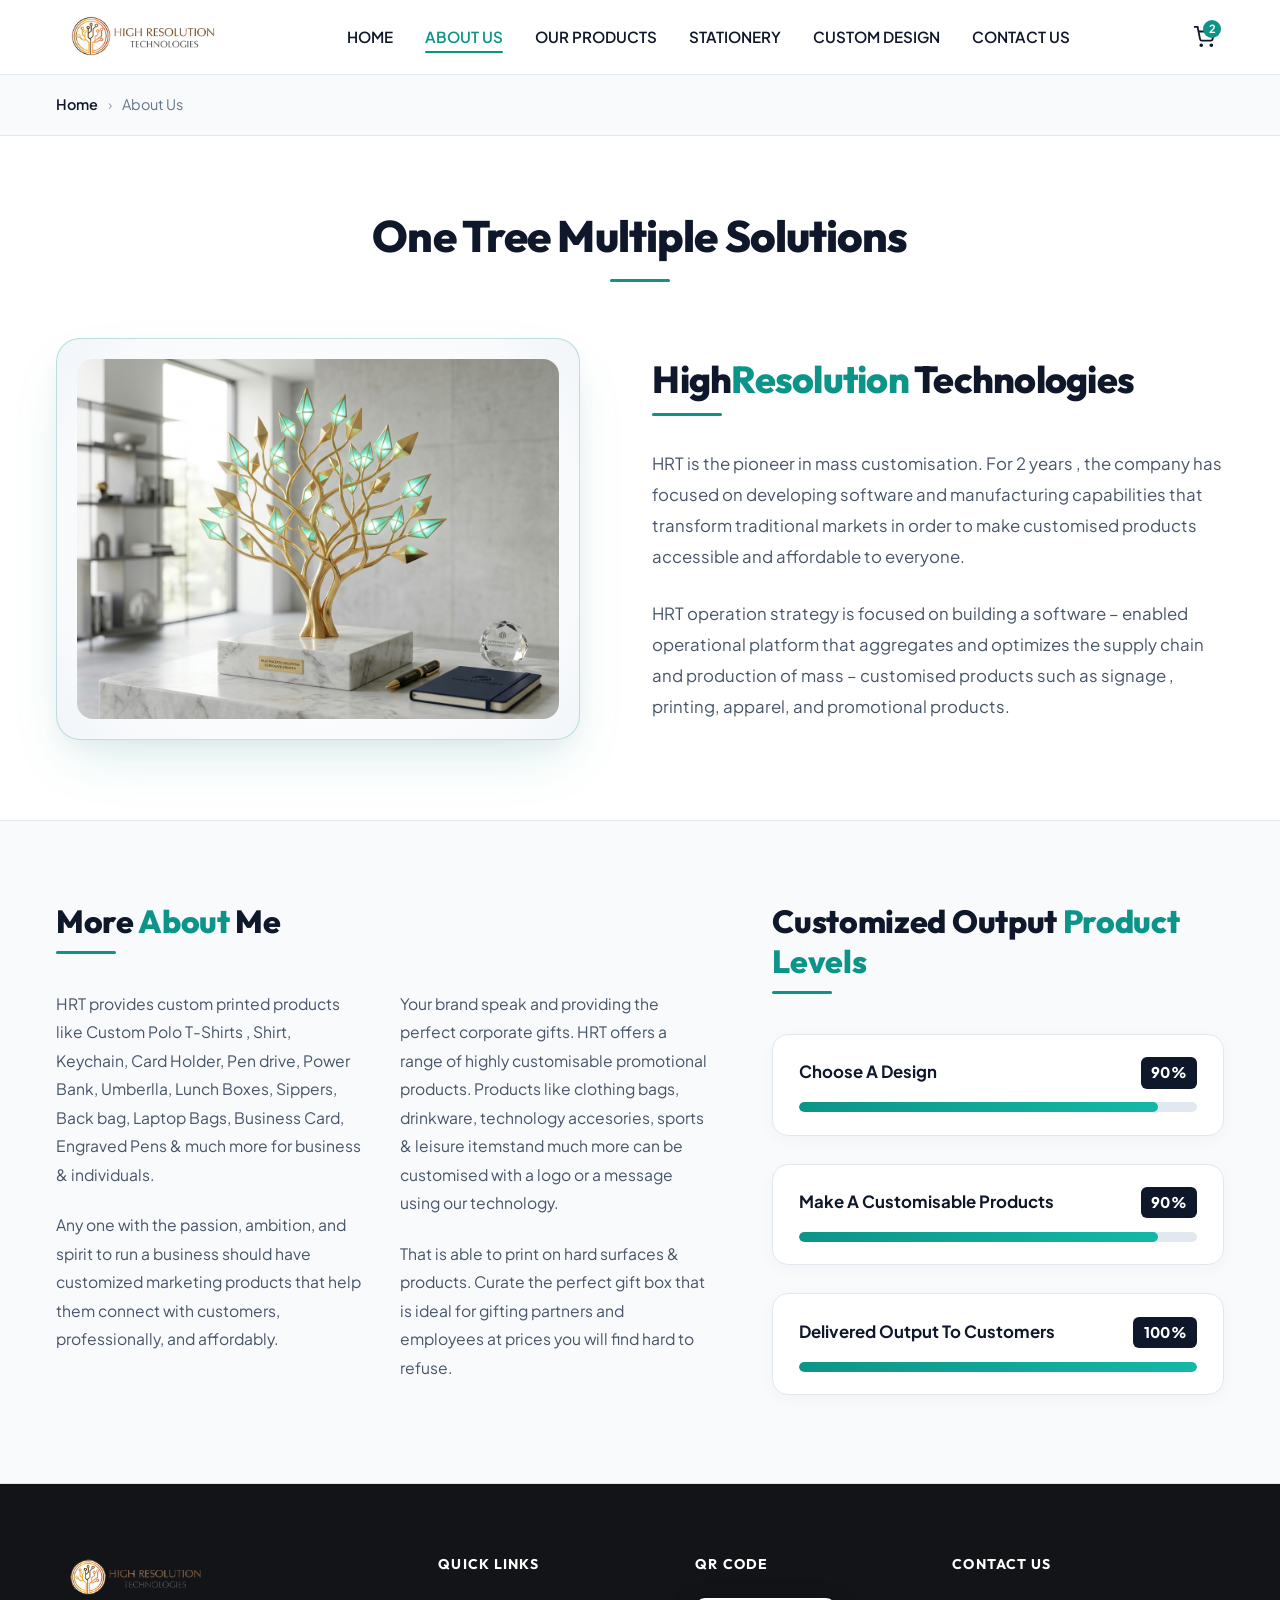
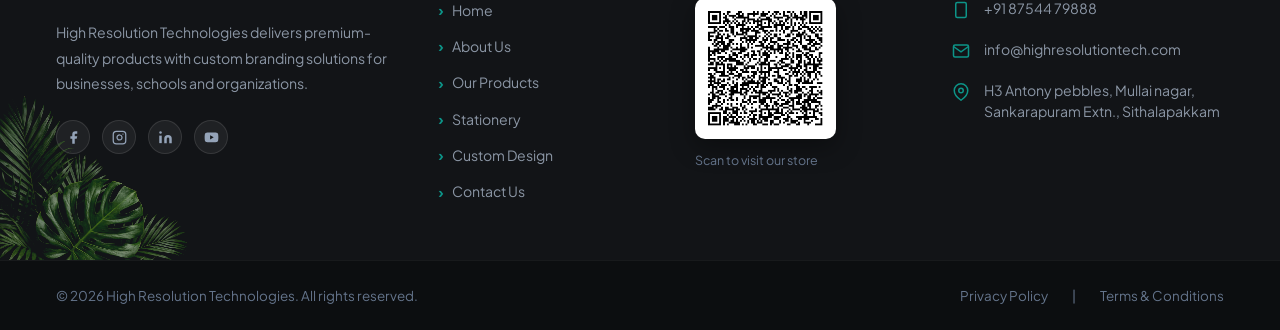
==== about.html @ 32743289 "first commit" ====
<!DOCTYPE html>
<html lang="en">
<head>
  <meta charset="UTF-8">
  <meta name="viewport" content="width=device-width, initial-scale=1.0">
  <title>About Us | High Resolution Technologies - One Tree Multiple Solutions</title>
  <meta name="description" content="HRT is the pioneer in mass customisation. Focused on developing software and manufacturing capabilities for customized products.">

  <!-- Core Stylesheets -->
  <link rel="stylesheet" href="css/style.css">
  <link rel="stylesheet" href="css/header.css">
  <link rel="stylesheet" href="css/footer.css">
  <link rel="stylesheet" href="css/about.css">
  <link rel="stylesheet" href="css/responsive.css">
</head>
<body>

  <!-- Site Header -->
  <header class="site-header">
    <div class="container">
      <div class="header-wrapper">
        <a href="index.html" class="brand-logo" title="High Resolution Technologies">
          <img src="images/logo/logo.png" alt="High Resolution Technologies" class="logo-img">
        </a>

        <nav class="nav-menu" id="navMenu">
          <a href="index.html" class="nav-link">Home</a>
          <a href="about.html" class="nav-link active">About Us</a>
          <a href="shop.html" class="nav-link">Our Products</a>
          <a href="stationery.html" class="nav-link">Stationery</a>
          <a href="custom-design.html" class="nav-link">Custom Design</a>
          <a href="contact.html" class="nav-link">Contact Us</a>
        </nav>

        <div class="header-icons">
          <a href="cart.html" class="icon-btn header-cart-btn" title="View Cart" aria-label="Shopping Cart">
            <svg width="22" height="22" viewBox="0 0 24 24" fill="none" stroke="currentColor" stroke-width="2">
              <circle cx="9" cy="21" r="1"></circle>
              <circle cx="20" cy="21" r="1"></circle>
              <path d="M1 1h4l2.68 13.39a2 2 0 0 0 2 1.61h9.72a2 2 0 0 0 2-1.61L23 6H6"></path>
            </svg>
            <span class="icon-badge" id="headerCartBadge">2</span>
          </a>
          <button class="mobile-toggle" id="mobileMenuBtn" aria-label="Toggle navigation menu">
            <svg width="24" height="24" viewBox="0 0 24 24" fill="none" stroke="currentColor" stroke-width="2">
              <line x1="3" y1="12" x2="21" y2="12"></line>
              <line x1="3" y1="6" x2="21" y2="6"></line>
              <line x1="3" y1="18" x2="21" y2="18"></line>
            </svg>
          </button>
        </div>
      </div>
    </div>
  </header>

  <!-- Breadcrumbs -->
  <div class="about-breadcrumb-bar">
    <div class="container">
      <div class="about-breadcrumb-inner">
        <a href="index.html">Home</a>
        <span class="sep">&#8250;</span>
        <span>About Us</span>
      </div>
    </div>
  </div>

  <!-- SECTION 1: ONE TREE MULTIPLE SOLUTIONS & HIGH RESOLUTION TECHNOLOGIES -->
  <section class="about-tree-section">
    <div class="container">
      
      <!-- Headline from Screenshot -->
      <h1 class="about-main-headline">One Tree Multiple Solutions</h1>

      <div class="about-tree-grid">
        <!-- Tree Artwork (Golden Tree Solutions) -->
        <div class="about-tree-frame">
          <img src="images/banners/about-one-tree.jpg" alt="One Tree Multiple Solutions - High Resolution Technologies">
        </div>

        <!-- High Resolution Technologies (Exact Text from Screenshot) -->
        <div class="about-story-col">
          <h2 class="about-story-title">High<span class="highlight-teal">Resolution</span> Technologies</h2>
          <div class="about-title-underline"></div>

          <p class="about-story-p">
            HRT is the pioneer in mass customisation. For 2 years , the company has focused on developing software and manufacturing capabilities that transform traditional markets in order to make customised products accessible and affordable to everyone.
          </p>

          <p class="about-story-p">
            HRT operation strategy is focused on building a software &ndash; enabled operational platform that aggregates and optimizes the supply chain and production of mass &ndash; customised products such as signage , printing, apparel, and promotional products.
          </p>
        </div>
      </div>

    </div>
  </section>

  <!-- SECTION 2: MORE ABOUT ME & CUSTOMIZED OUTPUT PRODUCT LEVELS -->
  <section class="about-details-section">
    <div class="container">
      <div class="about-details-grid">
        
        <!-- Left: More About Me (Exact Text Columns from Screenshot) -->
        <div class="more-about-wrap">
          <h2>More <span class="highlight-teal">About</span> Me</h2>
          <div class="more-about-underline"></div>

          <div class="more-about-columns">
            <div class="more-about-col">
              <p>
                HRT provides custom printed products like Custom Polo T-Shirts , Shirt, Keychain, Card Holder, Pen drive, Power Bank, Umberlla, Lunch Boxes, Sippers, Back bag, Laptop Bags, Business Card, Engraved Pens &amp; much more for business &amp; individuals.
              </p>
              <p>
                Any one with the passion, ambition, and spirit to run a business should have customized marketing products that help them connect with customers, professionally, and affordably.
              </p>
            </div>

            <div class="more-about-col">
              <p>
                Your brand speak and providing the perfect corporate gifts. HRT offers a range of highly customisable promotional products. Products like clothing bags, drinkware, technology accesories, sports &amp; leisure itemstand much more can be customised with a logo or a message using our technology.
              </p>
              <p>
                That is able to print on hard surfaces &amp; products. Curate the perfect gift box that is ideal for gifting partners and employees at prices you will find hard to refuse.
              </p>
            </div>
          </div>
        </div>

        <!-- Right: Customized Output Product Levels (Exact Meters from Screenshot) -->
        <div class="levels-wrap">
          <h2>Customized Output <span class="highlight-teal">Product Levels</span></h2>
          <div class="levels-underline"></div>

          <div class="levels-meters-list">
            
            <!-- Meter 1: Choose A Design (90%) -->
            <div class="level-meter-card">
              <div class="level-meter-header">
                <span class="level-meter-name">Choose A Design</span>
                <span class="level-meter-score">90%</span>
              </div>
              <div class="level-meter-bar">
                <div class="level-meter-fill" style="width: 90%;"></div>
              </div>
            </div>

            <!-- Meter 2: Make A Customisable Products (90%) -->
            <div class="level-meter-card">
              <div class="level-meter-header">
                <span class="level-meter-name">Make A Customisable Products</span>
                <span class="level-meter-score">90%</span>
              </div>
              <div class="level-meter-bar">
                <div class="level-meter-fill" style="width: 90%;"></div>
              </div>
            </div>

            <!-- Meter 3: Delivered Output To Customers (100%) -->
            <div class="level-meter-card">
              <div class="level-meter-header">
                <span class="level-meter-name">Delivered Output To Customers</span>
                <span class="level-meter-score">100%</span>
              </div>
              <div class="level-meter-bar">
                <div class="level-meter-fill" style="width: 100%;"></div>
              </div>
            </div>

          </div>
        </div>

      </div>
    </div>
  </section>

  <!-- Site Footer -->
  <footer class="site-footer">
    <!-- Botanical Leaf Accent (Bottom-Left as in design) -->
    <div class="footer-leaf-accent" aria-hidden="true">
      <img src="images/footer-leaves.jpg" alt="Botanical leaf accent" class="footer-leaf-img" onerror="this.style.display='none'">
    </div>

    <div class="container footer-content-wrap">
      <div class="footer-grid">
        <!-- Col 1: Brand & About -->
        <div class="footer-col">
          <a href="index.html" class="footer-brand" title="High Resolution Technologies">
            <img src="images/logo/logo.png" alt="High Resolution Technologies" class="footer-brand-logo">
          </a>
          <p>
            High Resolution Technologies delivers premium-quality products with custom branding solutions for businesses, schools and organizations.
          </p>
          <!-- Social Media Links -->
          <div class="footer-social-links">
            <a href="#" class="footer-social-btn" aria-label="Facebook" title="Facebook">
              <svg width="15" height="15" viewBox="0 0 24 24" fill="currentColor">
                <path d="M18 2h-3a5 5 0 0 0-5 5v3H7v4h3v8h4v-8h3l1-4h-4V7a1 1 0 0 1 1-1h3z"/>
              </svg>
            </a>
            <a href="#" class="footer-social-btn" aria-label="Instagram" title="Instagram">
              <svg width="15" height="15" viewBox="0 0 24 24" fill="none" stroke="currentColor" stroke-width="2" stroke-linecap="round" stroke-linejoin="round">
                <rect x="2" y="2" width="20" height="20" rx="5" ry="5"/>
                <path d="M16 11.37A4 4 0 1 1 12.63 8 4 4 0 0 1 16 11.37z"/>
                <line x1="17.5" y1="6.5" x2="17.51" y2="6.5"/>
              </svg>
            </a>
            <a href="#" class="footer-social-btn" aria-label="LinkedIn" title="LinkedIn">
              <svg width="15" height="15" viewBox="0 0 24 24" fill="currentColor">
                <path d="M16 8a6 6 0 0 1 6 6v7h-4v-7a2 2 0 0 0-2-2 2 2 0 0 0-2 2v7h-4v-7a6 6 0 0 1 6-6z"/>
                <rect x="2" y="9" width="4" height="12"/>
                <circle cx="4" cy="4" r="2"/>
              </svg>
            </a>
            <a href="#" class="footer-social-btn" aria-label="YouTube" title="YouTube">
              <svg width="15" height="15" viewBox="0 0 24 24" fill="currentColor">
                <path d="M22.54 6.42a2.78 2.78 0 0 0-1.94-2C18.88 4 12 4 12 4s-6.88 0-8.6.46a2.78 2.78 0 0 0-1.94 2A29 29 0 0 0 1 11.75a29 29 0 0 0 .46 5.33A2.78 2.78 0 0 0 3.4 19c1.72.46 8.6.46 8.6.46s6.88 0 8.6-.46a2.78 2.78 0 0 0 1.94-2 29 29 0 0 0 .46-5.25 29 29 0 0 0-.46-5.33z"/>
                <polygon points="9.75 15.02 15.5 11.75 9.75 8.48 9.75 15.02" fill="#121417"/>
              </svg>
            </a>
          </div>
        </div>

        <!-- Col 2: Quick Links -->
        <div class="footer-col">
          <h4>Quick Links</h4>
          <ul class="footer-links">
            <li><a href="index.html"><span class="chevron">&#8250;</span> Home</a></li>
            <li><a href="about.html"><span class="chevron">&#8250;</span> About Us</a></li>
            <li><a href="shop.html"><span class="chevron">&#8250;</span> Our Products</a></li>
            <li><a href="stationery.html"><span class="chevron">&#8250;</span> Stationery</a></li>
            <li><a href="custom-design.html"><span class="chevron">&#8250;</span> Custom Design</a></li>
            <li><a href="contact.html"><span class="chevron">&#8250;</span> Contact Us</a></li>
          </ul>
        </div>

        <!-- Col 3: QR Code -->
        <div class="footer-col">
          <h4>QR Code</h4>
          <div class="footer-qr-container">
            <div class="footer-qr-wrap">
              <img src="images/icons/qr-code.png" alt="High Resolution Technologies QR Code" class="footer-qr-img" onerror="this.src='images/qr-code.png'">
            </div>
            <span class="footer-qr-subtext">Scan to visit our store</span>
          </div>
        </div>

        <!-- Col 4: Contact Us -->
        <div class="footer-col">
          <h4>Contact Us</h4>
          <div class="footer-contact-list">
            <div class="footer-contact-item">
              <svg class="footer-contact-icon" viewBox="0 0 24 24" fill="none" stroke="currentColor" stroke-width="2">
                <rect x="5" y="2" width="14" height="20" rx="2" ry="2"/>
                <line x1="12" y1="18" x2="12.01" y2="18"/>
              </svg>
              <span>+91 87544 79888</span>
            </div>
            <div class="footer-contact-item">
              <svg class="footer-contact-icon" viewBox="0 0 24 24" fill="none" stroke="currentColor" stroke-width="2">
                <path d="M4 4h16c1.1 0 2 .9 2 2v12c0 1.1-.9 2-2 2H4c-1.1 0-2-.9-2-2V6c0-1.1.9-2 2-2z"/>
                <polyline points="22,6 12,13 2,6"/>
              </svg>
              <a href="mailto:info@highresolutiontech.com">info@highresolutiontech.com</a>
            </div>
            <div class="footer-contact-item">
              <svg class="footer-contact-icon" viewBox="0 0 24 24" fill="none" stroke="currentColor" stroke-width="2">
                <path d="M21 10c0 7-9 13-9 13s-9-6-9-13a9 9 0 0 1 18 0z"/>
                <circle cx="12" cy="10" r="3"/>
              </svg>
              <span>H3 Antony pebbles, Mullai nagar,<br>Sankarapuram Extn., Sithalapakkam</span>
            </div>
          </div>
        </div>
      </div>
    </div>

    <!-- Bottom Copyright Bar -->
    <div class="footer-bottom">
      <div class="container footer-bottom-inner">
        <p>&copy; 2026 High Resolution Technologies. All rights reserved.</p>
        <div class="footer-legal-links">
          <a href="#">Privacy Policy</a>
          <span>|</span>
          <a href="#">Terms &amp; Conditions</a>
        </div>
      </div>
    </div>
  </footer>

  <!-- Main JavaScript Files -->
  <script src="js/main.js"></script>
</body>
</html>
---- css/style.css ----
/* ==========================================================================
   STYLE.CSS - MASTER BASE STYLESHEET
   Project: High Resolution Technologies - E-Commerce Storefront
   Converted from WordPress / WooCommerce to Modular Static HTML/CSS
   ========================================================================== */

/* --- 1. GOOGLE FONTS & DESIGN TOKENS --- */
@import url('https://fonts.googleapis.com/css2?family=Outfit:wght@400;500;600;700;800&family=Plus+Jakarta+Sans:wght@400;500;600;700&display=swap');

:root {
  /* Brand Palette - High Resolution Technologies */
  --primary: #0f172a;          /* Midnight Slate */
  --primary-hover: #1e293b;
  --accent: #0d9488;           /* HRT Radiant Teal */
  --accent-hover: #0f766e;
  --accent-light: #f0fdfa;
  --accent-glow: rgba(13, 148, 136, 0.25);
  --gold: #d97706;             /* HRT Logo Gold */
  --gold-light: #fef3c7;
  --secondary: #e11d48;        /* Vivid Rose / Hot Tag */
  --secondary-light: #fff1f2;
  --success: #10b981;          /* Emerald Green */

  /* Neutral Shades */
  --bg-body: #f8fafc;
  --bg-surface: #ffffff;
  --bg-subtle: #f1f5f9;
  --border: #e2e8f0;
  --border-dark: #334155;

  /* Typography Colors */
  --text-main: #0f172a;
  --text-muted: #64748b;
  --text-subtle: #94a3b8;
  --text-white: #ffffff;

  /* Typography Fonts */
  --font-heading: 'Outfit', sans-serif;
  --font-body: 'Plus Jakarta Sans', sans-serif;

  /* Spacing Scale */
  --space-xs: 0.25rem;
  --space-sm: 0.5rem;
  --space-md: 1rem;
  --space-lg: 1.5rem;
  --space-xl: 2rem;
  --space-2xl: 3rem;
  --space-3xl: 4.5rem;

  /* Border Radii */
  --radius-sm: 6px;
  --radius-md: 10px;
  --radius-lg: 16px;
  --radius-full: 9999px;

  /* Shadows */
  --shadow-sm: 0 1px 3px rgba(0, 0, 0, 0.08);
  --shadow-md: 0 4px 6px -1px rgba(0, 0, 0, 0.08), 0 2px 4px -2px rgba(0, 0, 0, 0.05);
  --shadow-lg: 0 10px 15px -3px rgba(0, 0, 0, 0.08), 0 4px 6px -4px rgba(0, 0, 0, 0.05);
  --shadow-hover: 0 20px 25px -5px rgba(0, 0, 0, 0.1), 0 8px 10px -6px rgba(0, 0, 0, 0.05);

  /* Layout */
  --container-width: 1200px;
  --transition: all 0.25s ease;
}

/* --- 2. CSS RESET & GLOBAL BASICS --- */
*, *::before, *::after {
  box-sizing: border-box;
  margin: 0;
  padding: 0;
}

html {
  scroll-behavior: smooth;
}

body {
  font-family: var(--font-body);
  font-size: 16px;
  line-height: 1.6;
  color: var(--text-main);
  background-color: var(--bg-body);
  -webkit-font-smoothing: antialiased;
}

img {
  max-width: 100%;
  height:335px;
  display: block;
}

a {
  color: inherit;
  text-decoration: none;
  transition: var(--transition);
}

ul, ol {
  list-style: none;
}

button, input, select, textarea {
  font-family: inherit;
  font-size: inherit;
}

h1, h2, h3, h4, h5, h6 {
  font-family: var(--font-heading);
  color: var(--primary);
  line-height: 1.25;
  font-weight: 700;
}

/* --- 3. LAYOUT CONTAINER & UTILITIES --- */
.container {
  width: 100%;
  max-width: var(--container-width);
  margin-inline: auto;
  padding-inline: var(--space-md);
}

.text-center { text-align: center; }
.text-right { text-align: right; }
.text-muted { color: var(--text-muted); }
.text-accent { color: var(--accent); }
.text-secondary { color: var(--secondary); }

.section {
  padding-block: var(--space-3xl);
}

.section-header {
  text-align: center;
  max-width: 600px;
  margin: 0 auto var(--space-2xl);
}

.section-tag {
  display: inline-block;
  font-size: 0.8rem;
  font-weight: 700;
  color: var(--accent);
  text-transform: uppercase;
  letter-spacing: 0.1em;
  margin-bottom: var(--space-xs);
}

.section-title {
  font-size: 2.25rem;
  font-weight: 800;
  margin-bottom: var(--space-sm);
}

.section-subtitle {
  color: var(--text-muted);
  font-size: 1rem;
}

/* --- 4. BUTTONS & BADGES --- */
.btn {
  display: inline-flex;
  align-items: center;
  justify-content: center;
  gap: var(--space-sm);
  padding: 0.75rem 1.75rem;
  font-weight: 600;
  font-size: 0.95rem;
  border-radius: var(--radius-sm);
  border: 1px solid transparent;
  cursor: pointer;
  transition: var(--transition);
  white-space: nowrap;
}

.btn-primary {
  background-color: var(--primary);
  color: var(--text-white);
}

.btn-primary:hover {
  background-color: var(--primary-hover);
  transform: translateY(-2px);
  box-shadow: var(--shadow-md);
}

.btn-accent {
  background-color: var(--accent);
  color: var(--text-white);
}

.btn-accent:hover {
  background-color: var(--accent-hover);
  transform: translateY(-2px);
  box-shadow: 0 4px 15px rgba(99, 102, 241, 0.4);
}

.btn-outline {
  background-color: transparent;
  color: var(--primary);
  border-color: var(--border-dark);
}

.btn-outline:hover {
  background-color: var(--primary);
  color: var(--text-white);
}

.btn-white {
  background-color: #ffffff;
  color: var(--primary);
}

.btn-white:hover {
  background-color: var(--bg-subtle);
  transform: translateY(-2px);
}

.btn-sm {
  padding: 0.5rem 1rem;
  font-size: 0.85rem;
}

.btn-block {
  width: 100%;
}

.badge {
  display: inline-block;
  padding: 3px 8px;
  font-size: 0.75rem;
  font-weight: 700;
  text-transform: uppercase;
  letter-spacing: 0.05em;
  border-radius: var(--radius-sm);
  line-height: 1;
}

.badge-sale {
  background-color: var(--secondary);
  color: #fff;
}

.badge-new {
  background-color: var(--accent);
  color: #fff;
}

.badge-trending {
  background-color: #f59e0b;
  color: #fff;
}

/* --- 5. HERO BANNER SECTION (Full Width Edge-to-Edge Banner) --- */
.hero-banner-section {
  width: 100%;
  padding: 0;
  margin: 0;
  position: relative;
  overflow: hidden;
  background-color: #0f172a;
}

.hero-banner-frame {
  position: relative;
  width: 100%;
  margin: 0;
  padding: 0;
  border-radius: 0;
  overflow: hidden;
  box-shadow: none;
  border: none;
  display: block;
}

.hero-banner-img {
  width: 100%;
  height: auto;
  max-height: 640px;
  min-height: 360px;
  object-fit: cover;
  object-position: center center;
  display: block;
}

/* --- 6. THREE VALUE PROPOSITION PILLARS --- */
.value-props-section {
  position: relative;
  padding: 5.5rem 0;
  background-image: linear-gradient(180deg, rgba(10, 17, 30, 0.78) 0%, rgba(15, 23, 42, 0.72) 50%, rgba(10, 17, 30, 0.8) 100%), url('../images/banners/value-props-bg.jpg');
  background-size: cover;
  background-position: center center;
  background-repeat: no-repeat;
  overflow: hidden;
  border-top: 1px solid rgba(226, 232, 240, 0.8);
  border-bottom: 1px solid rgba(13, 148, 136, 0.25);
}

.value-props-grid {
  display: grid;
  grid-template-columns: repeat(3, 1fr);
  gap: var(--space-xl);
  position: relative;
  z-index: 2;
}

.value-prop-card {
  background: rgba(255, 255, 255, 0.94);
  backdrop-filter: blur(16px);
  -webkit-backdrop-filter: blur(16px);
  border: 1px solid rgba(255, 255, 255, 0.75);
  border-radius: 22px;
  padding: 2.5rem 1.85rem;
  text-align: center;
  transition: all 0.35s cubic-bezier(0.16, 1, 0.3, 1);
  position: relative;
  overflow: hidden;
  box-shadow: 0 20px 45px -10px rgba(0, 0, 0, 0.28),
              0 8px 18px -4px rgba(15, 23, 42, 0.15),
              inset 0 1px 0 rgba(255, 255, 255, 1);
}

.value-prop-card::before {
  content: '';
  position: absolute;
  top: 0;
  left: 0;
  right: 0;
  height: 4px;
  background: linear-gradient(90deg, var(--accent) 0%, #2dd4bf 50%, var(--gold) 100%);
  opacity: 0;
  transition: opacity 0.35s ease;
}

.value-prop-card:hover {
  transform: translateY(-8px);
  background: #ffffff;
  box-shadow: 0 30px 65px -12px rgba(13, 148, 136, 0.35),
              0 12px 25px -4px rgba(0, 0, 0, 0.2);
  border-color: rgba(45, 212, 191, 0.6);
}

.value-prop-card:hover::before {
  opacity: 1;
}

.value-prop-icon-wrap {
  width: 72px;
  height: 72px;
  margin: 0 auto 1.5rem;
  border-radius: 50%;
  background: rgba(13, 148, 136, 0.1);
  border: 2px solid rgba(13, 148, 136, 0.25);
  display: flex;
  align-items: center;
  justify-content: center;
  color: var(--accent);
  transition: all 0.35s cubic-bezier(0.16, 1, 0.3, 1);
}

.value-prop-card:hover .value-prop-icon-wrap {
  background: linear-gradient(135deg, var(--accent) 0%, #0f766e 100%);
  color: #ffffff;
  transform: scale(1.1) rotate(4deg);
  box-shadow: 0 10px 25px rgba(13, 148, 136, 0.4);
  border-color: transparent;
}

.value-prop-title {
  font-size: 1.2rem;
  font-weight: 800;
  letter-spacing: 0.04em;
  text-transform: uppercase;
  color: #0f172a;
  margin-bottom: 0.85rem;
}

.value-prop-text {
  font-size: 0.94rem;
  color: #475569;
  line-height: 1.7;
}

/* --- 7. AUTO-SCROLLING LUXURY 3D COVERFLOW SHOWCASE (Wider Box, Leaner Height, Inside Buttons) --- */
.showcase-slider-section {
  padding: 2.5rem 0 2.75rem;
  background: linear-gradient(180deg, var(--bg-body) 0%, #f1f5f9 50%, var(--bg-body) 100%);
  position: relative;
  overflow: hidden;
}

.showcase-slider-section .container {
  max-width: 1420px;
  width: 95%;
  padding: 0 1rem;
}

.showcase-3d-stage-wrapper {
  position: relative;
  max-width: 1380px;
  width: 100%;
  margin: 0 auto;
  border-radius: 28px;
  background: radial-gradient(ellipse at 50% 15%, #ffffff 0%, #f8fafc 55%, #edf2f7 100%);
  border: 1px solid rgba(13, 148, 136, 0.25);
  box-shadow: 0 25px 65px -15px rgba(13, 148, 136, 0.16),
              0 10px 30px -5px rgba(15, 23, 42, 0.06),
              inset 0 1px 0 rgba(255, 255, 255, 1);
  padding: 1.75rem 2rem 1.5rem;
  transition: all 0.4s cubic-bezier(0.16, 1, 0.3, 1);
}

.showcase-3d-stage-wrapper::before {
  content: '';
  position: absolute;
  top: 0;
  left: 15%;
  right: 15%;
  height: 2px;
  background: linear-gradient(90deg, transparent, rgba(13, 148, 136, 0.85), rgba(217, 119, 6, 0.75), transparent);
  border-radius: 2px;
  pointer-events: none;
}

.showcase-3d-stage-wrapper:hover {
  border-color: rgba(13, 148, 136, 0.45);
  box-shadow: 0 35px 80px -20px rgba(13, 148, 136, 0.25),
              0 15px 35px -5px rgba(15, 23, 42, 0.1);
}

/* Ambient Backlight Glow */
.slider-ambient-glow {
  position: absolute;
  top: -20%;
  left: 15%;
  width: 70%;
  height: 90%;
  background: radial-gradient(circle, rgba(13, 148, 136, 0.18) 0%, rgba(217, 119, 6, 0.1) 50%, transparent 75%);
  filter: blur(50px);
  pointer-events: none;
  z-index: 0;
  animation: pulseGlow 6s ease-in-out infinite alternate;
}

@keyframes pulseGlow {
  0% { transform: scale(0.95); opacity: 0.6; }
  100% { transform: scale(1.05); opacity: 1; }
}

/* 3D Carousel Stage (Holds all 3 cards simultaneously in 3D perspective - Leaner Height) */
.showcase-3d-stage {
  position: relative;
  width: 100%;
  height: 290px;
  perspective: 1200px;
  perspective-origin: 50% 50%;
  transform-style: preserve-3d;
  display: flex;
  align-items: center;
  justify-content: center;
  z-index: 2;
}

/* 3D Showcase Card - Cinematic Wide Proportions */
.showcase-3d-card {
  position: absolute;
  top: 50%;
  left: 50%;
  width: 440px;
  height: 230px;
  margin-top: -115px;
  margin-left: -220px;
  border-radius: 20px;
  background: #ffffff;
  border: 1.5px solid rgba(226, 232, 240, 0.95);
  box-shadow: 0 10px 25px -5px rgba(15, 23, 42, 0.08);
  transition: transform 0.75s cubic-bezier(0.22, 1, 0.36, 1),
              opacity 0.75s cubic-bezier(0.22, 1, 0.36, 1),
              box-shadow 0.75s cubic-bezier(0.22, 1, 0.36, 1),
              border-color 0.75s ease,
              filter 0.75s ease;
  user-select: none;
  cursor: pointer;
  overflow: hidden;
}

/* Position 1: Center Active Card (Munadi Vanthu Perusha Theriyum - Front, Scaled Up, Prominent) */
.showcase-3d-card.pos-center {
  transform: translate3d(0, 0, 80px) scale(1.12);
  z-index: 10;
  opacity: 1;
  border-color: rgba(13, 148, 136, 0.6);
  box-shadow: 0 25px 60px -12px rgba(13, 148, 136, 0.32),
              0 12px 28px -5px rgba(15, 23, 42, 0.12),
              inset 0 1px 0 rgba(255, 255, 255, 1);
  filter: drop-shadow(0 15px 30px rgba(13, 148, 136, 0.18));
  cursor: default;
}

/* Position 2: Left Card (Visible on the left, slightly receded & smaller) */
.showcase-3d-card.pos-left {
  transform: translate3d(-340px, 0, -30px) scale(0.85) rotateY(12deg);
  z-index: 5;
  opacity: 0.75;
  border-color: rgba(226, 232, 240, 0.85);
  box-shadow: -15px 12px 30px -10px rgba(15, 23, 42, 0.12);
  filter: grayscale(8%);
}

.showcase-3d-card.pos-left:hover {
  opacity: 0.95;
  transform: translate3d(-340px, 0, -10px) scale(0.88) rotateY(9deg);
  border-color: rgba(13, 148, 136, 0.45);
}

/* Position 3: Right Card (Visible on the right, slightly receded & smaller) */
.showcase-3d-card.pos-right {
  transform: translate3d(340px, 0, -30px) scale(0.85) rotateY(-12deg);
  z-index: 5;
  opacity: 0.75;
  border-color: rgba(226, 232, 240, 0.85);
  box-shadow: 15px 12px 30px -10px rgba(15, 23, 42, 0.12);
  filter: grayscale(8%);
}

.showcase-3d-card.pos-right:hover {
  opacity: 0.95;
  transform: translate3d(340px, 0, -10px) scale(0.88) rotateY(-9deg);
  border-color: rgba(13, 148, 136, 0.45);
}

/* Card Internal Framing - Edge-to-Edge with Zero Dead Margins */
.card-inner-frame {
  width: 100%;
  height: 100%;
  display: flex;
  align-items: center;
  justify-content: center;
  padding: 0;
  position: relative;
  background: #ffffff;
  overflow: hidden;
}

.card-inner-frame img {
  width: 100%;
  height: 100%;
  object-fit: inherit;
  display: block;
  transition: transform 0.6s cubic-bezier(0.16, 1, 0.3, 1);
}

.showcase-3d-card.pos-center:hover .card-inner-frame img {
  transform: scale(1.04);
}

/* Top Glass Reflection */
.card-glow-reflection {
  position: absolute;
  top: 0;
  left: 0;
  right: 0;
  height: 45%;
  background: linear-gradient(180deg, rgba(255, 255, 255, 0.65) 0%, transparent 100%);
  pointer-events: none;
  border-radius: 20px 20px 0 0;
}

/* Glassmorphic Navigation Buttons - PLACED SAFELY INSIDE THE BOX */
.slider-nav-btn {
  position: absolute;
  top: 50%;
  transform: translateY(-50%);
  width: 48px;
  height: 48px;
  border-radius: 50%;
  background: rgba(255, 255, 255, 0.9);
  backdrop-filter: blur(14px);
  border: 1px solid rgba(13, 148, 136, 0.3);
  color: var(--primary);
  display: flex;
  align-items: center;
  justify-content: center;
  cursor: pointer;
  box-shadow: 0 8px 24px -4px rgba(15, 23, 42, 0.14), inset 0 1px 0 rgba(255, 255, 255, 1);
  transition: all 0.3s cubic-bezier(0.16, 1, 0.3, 1);
  z-index: 20;
}

.slider-nav-btn.prev-btn {
  left: 28px; /* INSIDE THE BOX */
}

.slider-nav-btn.next-btn {
  right: 28px; /* INSIDE THE BOX */
}

.slider-nav-btn:hover {
  background: linear-gradient(135deg, var(--accent) 0%, #0f766e 100%);
  color: #ffffff;
  transform: translateY(-50%) scale(1.1);
  box-shadow: 0 12px 28px rgba(13, 148, 136, 0.45);
  border-color: #2dd4bf;
}

/* Centered Progress Fill Bar */
.slider-progress-bar {
  height: 3px;
  width: 100%;
  max-width: 400px;
  margin: 1.25rem auto 0;
  background: rgba(226, 232, 240, 0.85);
  border-radius: var(--radius-full);
  overflow: hidden;
  position: relative;
  z-index: 1;
}

.slider-progress-fill {
  height: 100%;
  width: 0%;
  background: linear-gradient(90deg, var(--accent) 0%, #2dd4bf 70%, var(--gold) 100%);
  border-radius: var(--radius-full);
  transition: width 0.1s linear;
}

/* Modern Centered Dots */
.slider-dots {
  display: flex;
  align-items: center;
  justify-content: center;
  gap: 10px;
  margin-top: 0.85rem;
  position: relative;
  z-index: 1;
}

.slider-dot {
  width: 12px;
  height: 12px;
  border-radius: var(--radius-full);
  background: #cbd5e1;
  border: none;
  cursor: pointer;
  transition: all 0.35s cubic-bezier(0.16, 1, 0.3, 1);
}

.slider-dot:hover {
  background: #94a3b8;
  transform: scale(1.15);
}

.slider-dot.active {
  width: 32px;
  background: linear-gradient(90deg, var(--accent), #2dd4bf);
  box-shadow: 0 0 12px rgba(13, 148, 136, 0.5);
}

/* --- 8. OUR PRINTABLE PRODUCTS SECTION --- */
.printable-section {
  padding: 5rem 0;
  background-color: var(--bg-surface);
  border-top: 1px solid var(--border);
  border-bottom: 1px solid var(--border);
}

.printable-grid {
  display: grid;
  grid-template-columns: repeat(3, 1fr);
  gap: var(--space-xl);
}

.printable-card {
  background: var(--bg-surface);
  border: 1px solid var(--border);
  border-radius: var(--radius-lg);
  overflow: hidden;
  transition: all 0.35s cubic-bezier(0.16, 1, 0.3, 1);
  display: flex;
  flex-direction: column;
  position: relative;
  box-shadow: 0 2px 8px rgba(0, 0, 0, 0.04);
}

.printable-card::before {
  content: '';
  position: absolute;
  top: 0;
  left: 0;
  right: 0;
  height: 3px;
  background: linear-gradient(90deg, var(--accent) 0%, #2dd4bf 50%, var(--gold) 100%);
  opacity: 0;
  transition: opacity 0.35s ease;
  z-index: 4;
}

.printable-card:hover {
  transform: translateY(-8px);
  box-shadow: 0 20px 35px -8px rgba(13, 148, 136, 0.18), 0 8px 16px -4px rgba(15, 23, 42, 0.06);
  border-color: rgba(13, 148, 136, 0.4);
}

.printable-card:hover::before {
  opacity: 1;
}

.printable-thumb {
  position: relative;
  background: #ffffff;
  padding: 0;
  text-align: center;
  overflow: hidden;
  aspect-ratio: 1 / 1;
  width: 100%;
  display: flex;
  align-items: center;
  justify-content: center;
  border-bottom: 1px solid var(--border);
}

.printable-thumb a {
  display: flex;
  align-items: center;
  justify-content: center;
  width: 100%;
  height: 100%;
}

.printable-thumb img {
  width: 100%;
  height: 100%;
  object-fit: contain; /* 100% full image visible, ZERO CROPPING! */
  display: block;
  transition: transform 0.45s cubic-bezier(0.16, 1, 0.3, 1);
}

/* Light shimmer reflection effect on card hover */
.printable-thumb::after {
  content: '';
  position: absolute;
  top: 0;
  left: -120%;
  width: 60%;
  height: 100%;
  background: linear-gradient(90deg, transparent, rgba(255, 255, 255, 0.45), transparent);
  transform: skewX(-25deg);
  transition: left 0.75s ease;
  pointer-events: none;
  z-index: 2;
}

.printable-card:hover .printable-thumb::after {
  left: 150%;
}

.printable-card:hover .printable-thumb img {
  transform: scale(1.05);
}

/* --- PRINTABLE PRODUCT ACTION BUTTON (Ultra-Attractive Premium Name Button) --- */
.printable-btn-wrap {
  padding: 1.25rem 1.4rem 1.5rem;
  background: #ffffff;
  display: flex;
  align-items: center;
  justify-content: center;
  border-top: 1px solid rgba(241, 245, 249, 0.9);
}

.printable-action-btn {
  width: 100%;
  display: flex;
  align-items: center;
  justify-content: space-between;
  padding: 0.95rem 1.4rem;
  border-radius: 14px;
  background: linear-gradient(135deg, #0d9488 0%, #0f766e 100%);
  color: #ffffff;
  font-size: 1.05rem;
  font-weight: 700;
  letter-spacing: 0.02em;
  border: 1px solid rgba(45, 212, 191, 0.35);
  box-shadow: 0 6px 18px -3px rgba(13, 148, 136, 0.28),
              inset 0 1px 0 rgba(255, 255, 255, 0.25);
  transition: all 0.35s cubic-bezier(0.16, 1, 0.3, 1);
  position: relative;
  overflow: hidden;
  text-decoration: none;
}

.printable-action-btn:hover,
.printable-card:hover .printable-action-btn {
  background: linear-gradient(135deg, #0f766e 0%, #0d9488 100%);
  border-color: #2dd4bf;
  box-shadow: 0 12px 28px -4px rgba(13, 148, 136, 0.5),
              0 0 0 2px rgba(45, 212, 191, 0.35);
  transform: translateY(-2px);
}

.action-btn-text {
  font-size: 1.05rem;
  font-weight: 700;
  color: #ffffff;
  letter-spacing: 0.02em;
  transition: transform 0.3s ease, letter-spacing 0.3s ease;
}

.printable-card:hover .action-btn-text {
  transform: translateX(2px);
  letter-spacing: 0.04em;
}

.action-btn-arrow {
  width: 32px;
  height: 32px;
  border-radius: 50%;
  background: rgba(255, 255, 255, 0.18);
  color: #ffffff;
  display: flex;
  align-items: center;
  justify-content: center;
  transition: all 0.35s cubic-bezier(0.16, 1, 0.3, 1);
  flex-shrink: 0;
}

.printable-card:hover .action-btn-arrow {
  background: #ffffff;
  color: var(--accent);
  transform: translateX(4px) scale(1.05);
  box-shadow: 0 4px 10px rgba(0, 0, 0, 0.15);
}

/* Diagonal Light Sweep over the button */
.printable-action-btn::after {
  content: '';
  position: absolute;
  top: 0;
  left: -120%;
  width: 60%;
  height: 100%;
  background: linear-gradient(90deg, transparent, rgba(255, 255, 255, 0.35), transparent);
  transform: skewX(-20deg);
  transition: left 0.65s ease;
  pointer-events: none;
}

.printable-card:hover .printable-action-btn::after {
  left: 150%;
}

/* --- 9. EXPLORE. DESIGN. CREATE. PROCESS SECTION --- */
.process-section {
  padding: 5rem 0;
  background-color: var(--bg-body);
  position: relative;
  text-align: center;
}

.process-header {
  max-width: 700px;
  margin: 0 auto 3.5rem;
}

.process-title {
  font-size: 2.75rem;
  font-weight: 800;
  color: var(--primary);
  letter-spacing: -0.02em;
  margin-bottom: 0.75rem;
}

.process-title .highlight-teal {
  color: var(--accent);
  position: relative;
}

.process-subtitle {
  font-size: 1.15rem;
  color: var(--text-muted);
  font-style: italic;
  font-family: Georgia, serif;
}

.process-divider {
  width: 80px;
  height: 3px;
  background: var(--accent);
  margin: 1.25rem auto 0;
  border-radius: var(--radius-full);
}

.workflow-grid {
  display: grid;
  grid-template-columns: repeat(3, 1fr);
  gap: var(--space-xl);
  margin-bottom: 3rem;
  text-align: left;
}

.workflow-card {
  background: var(--bg-surface);
  border: 1px solid var(--border);
  border-radius: var(--radius-lg);
  padding: 2.25rem 2rem;
  position: relative;
  box-shadow: var(--shadow-sm);
  transition: transform 0.3s ease, border-color 0.3s ease;
}

.workflow-card:hover {
  transform: translateY(-5px);
  border-color: rgba(13, 148, 136, 0.4);
}

.workflow-step-num {
  font-size: 2rem;
  font-weight: 800;
  color: var(--accent);
  opacity: 0.85;
  margin-bottom: 1rem;
  font-family: var(--font-heading);
}

.workflow-card h3 {
  font-size: 1.2rem;
  font-weight: 700;
  color: var(--primary);
  margin-bottom: 0.6rem;
}

.workflow-card p {
  font-size: 0.9rem;
  color: var(--text-muted);
  line-height: 1.6;
}

.process-actions {
  display: flex;
  justify-content: center;
  gap: var(--space-md);
}

/* --- 10. TEAL CLIENT CALLOUT RIBBON --- */
.teal-client-bar {
  background: linear-gradient(90deg, #0d9488 0%, #0f766e 50%, #06b6d4 100%);
  color: #ffffff;
  padding: 1.75rem 0;
  box-shadow: 0 10px 25px -5px rgba(13, 148, 136, 0.4);
}

.teal-client-inner {
  display: flex;
  align-items: center;
  justify-content: space-between;
  gap: var(--space-xl);
}

.teal-client-text {
  font-size: 1.25rem;
  font-weight: 700;
  letter-spacing: -0.01em;
  color: #ffffff;
}

.teal-client-btn {
  background-color: transparent;
  color: #ffffff;
  border: 2px solid #ffffff;
  padding: 0.75rem 2rem;
  border-radius: var(--radius-sm);
  font-weight: 800;
  font-size: 0.95rem;
  letter-spacing: 0.05em;
  text-transform: uppercase;
  display: inline-flex;
  align-items: center;
  gap: 8px;
  transition: all 0.25s ease;
  white-space: nowrap;
}

.teal-client-btn:hover {
  background-color: #ffffff;
  color: var(--accent-hover);
  transform: translateY(-2px);
  box-shadow: 0 4px 15px rgba(0, 0, 0, 0.2);
}

/* --- 7. MODULAR IMPORTS --- */
@import url('./header.css');
@import url('./footer.css');
@import url('./shop.css');
@import url('./product-details.css');
@import url('./cart.css');
@import url('./responsive.css');
---- css/header.css ----
/* ==========================================================================
   HEADER.CSS - SITE HEADER & NAVIGATION STYLES
   Project: High Resolution Technologies - E-Commerce Storefront
   ========================================================================== */

/* --- Top Announcement Bar --- */
.announcement-bar {
  background-color: var(--primary);
  color: var(--text-white);
  font-size: 0.8rem;
  font-weight: 500;
  text-align: center;
  padding: 0.45rem var(--space-md);
  letter-spacing: 0.02em;
}

.announcement-bar strong {
  color: #fbbf24;
}

/* --- Sticky Navigation Bar --- */
site-header {
  display: block;
}

.site-header {
  position: sticky;
  top: 0;
  z-index: 100;
  background-color: rgba(255, 255, 255, 0.96);
  backdrop-filter: blur(10px);
  border-bottom: 1px solid var(--border);
}

.header-wrapper {
  display: flex;
  align-items: center;
  justify-content: space-between;
  height: 74px;
}

/* Brand Logo */
.brand-logo {
  display: inline-flex;
  align-items: center;
  gap: 8px;
  text-decoration: none;
}

.logo-img {
  height: 48px;
  width: auto;
  max-width: 220px;
  object-fit: contain;
  display: block;
}

/* Navigation Links */
.nav-menu {
  display: flex;
  align-items: center;
  gap: var(--space-xl);
}

.nav-link {
  font-weight: 600;
  font-size: 0.95rem;
  text-transform: uppercase;
  color: var(--text-main);
  position: relative;
  padding-block: var(--space-xs);
  transition: var(--transition);
}

.nav-link:hover,
.nav-link.active {
  color: var(--accent);
}

.nav-link.active::after {
  content: '';
  position: absolute;
  bottom: 0;
  left: 0;
  width: 100%;
  height: 2px;
  background-color: var(--accent);
  border-radius: var(--radius-full);
}

/* Header Icons (Cart, Wishlist) */
.header-icons {
  display: flex;
  align-items: center;
  gap: var(--space-md);
}

.icon-btn {
  position: relative;
  width: 40px;
  height: 40px;
  border-radius: var(--radius-full);
  display: flex;
  align-items: center;
  justify-content: center;
  background: transparent;
  border: none;
  cursor: pointer;
  color: var(--primary);
  transition: var(--transition);
}

.icon-btn:hover {
  background-color: var(--bg-subtle);
  color: var(--accent);
}

.icon-badge {
  position: absolute;
  top: 3px;
  right: 3px;
  background-color: var(--accent);
  color: #fff;
  font-size: 0.7rem;
  font-weight: 700;
  width: 18px;
  height: 18px;
  border-radius: var(--radius-full);
  display: flex;
  align-items: center;
  justify-content: center;
}

/* Mobile Hamburger Toggle */
.mobile-toggle {
  display: none;
  background: none;
  border: none;
  cursor: pointer;
  color: var(--primary);
}
---- css/footer.css ----
/* ==========================================================================
   FOOTER.CSS - HIGH RESOLUTION TECHNOLOGIES FOOTER STYLES
   Project: High Resolution Technologies - E-Commerce Storefront
   ========================================================================== */
site-footer {
  display: block;
  position: relative;
}

.site-footer {
  position: relative;
  background-color: #121417;
  color: #94a3b8;
  padding-top: 4.5rem;
  padding-bottom: 0;
  font-size: 0.9rem;
  overflow: hidden;
}

/* Botanical Leaf Accent on Bottom Left (As seen in Reference Design) */
.footer-leaf-accent {
  position: absolute;
  bottom: 0;
  left: 0;
  width: 260px;
  height: 260px;
  pointer-events: none;
  z-index: 1;
  opacity: 0.75;
  mix-blend-mode: lighten;
  filter: contrast(1.15) brightness(0.9);
}

.footer-leaf-img {
  width: 100%;
  height: 100%;
  object-fit: cover;
  object-position: bottom left;
  display: block;
}

.footer-content-wrap {
  position: relative;
  z-index: 2;
}

.footer-grid {
  display: grid;
  grid-template-columns: 1.6fr 1fr 1fr 1.3fr;
  gap: 3rem;
  margin-bottom: 3.5rem;
  align-items: flex-start;
}

/* Col 1: Brand & About */
.footer-brand {
  display: flex;
  align-items: center;
  gap: 10px;
  text-decoration: none;
  margin-bottom: 1.25rem;
}

.footer-brand-logo {
  height: 44px;
  width: auto;
  object-fit: contain;
}

.footer-brand-text {
  font-size: 1.05rem;
  font-weight: 800;
  letter-spacing: 0.04em;
  color: #ffffff;
  line-height: 1.2;
}

.footer-col h4 {
  color: #ffffff;
  font-size: 0.88rem;
  font-weight: 700;
  text-transform: uppercase;
  letter-spacing: 0.08em;
  margin-bottom: 1.5rem;
}

.footer-col p {
  color: #8b96a5;
  font-size: 0.88rem;
  line-height: 1.8;
  margin-bottom: 1.5rem;
}

/* Social Media Links */
.footer-social-links {
  display: flex;
  align-items: center;
  gap: 12px;
}

.footer-social-btn {
  width: 34px;
  height: 34px;
  border-radius: 50%;
  background: rgba(255, 255, 255, 0.06);
  border: 1px solid rgba(255, 255, 255, 0.1);
  display: inline-flex;
  align-items: center;
  justify-content: center;
  color: #94a3b8;
  transition: all 0.25s ease;
  text-decoration: none;
}

.footer-social-btn:hover {
  background: var(--accent);
  color: #ffffff;
  border-color: var(--accent);
  transform: translateY(-2px);
}

/* Quicklinks list */
.footer-links {
  display: flex;
  flex-direction: column;
  gap: 0.75rem;
}

.footer-links li a {
  color: #8b96a5;
  font-size: 0.88rem;
  display: flex;
  align-items: center;
  gap: 0.5rem;
  transition: var(--transition);
}

.footer-links li a:hover {
  color: #ffffff;
  padding-left: 5px;
}

.footer-links .chevron {
  font-weight: bold;
  color: #0d9488;
  font-size: 0.95rem;
}

/* QR Code */
.footer-qr-container {
  display: flex;
  flex-direction: column;
  align-items: flex-start;
  gap: 8px;
}

.footer-qr-wrap {
  display: inline-block;
  background: #ffffff;
  padding: 8px;
  border-radius: 10px;
  box-shadow: 0 8px 24px rgba(0, 0, 0, 0.35);
}

.footer-qr-img {
  width: 125px;
  height: 125px;
  display: block;
  object-fit: contain;
}

.footer-qr-subtext {
  font-size: 0.78rem;
  color: #64748b;
  margin-top: 4px;
}

/* Address & Contact */
.footer-contact-list {
  display: flex;
  flex-direction: column;
  gap: 1.25rem;
}

.footer-contact-item {
  display: flex;
  align-items: flex-start;
  gap: 0.85rem;
  color: #8b96a5;
  font-size: 0.88rem;
  line-height: 1.5;
}

.footer-contact-item a {
  color: inherit;
  transition: color 0.2s ease;
}

.footer-contact-item a:hover {
  color: #ffffff;
}

.footer-contact-icon {
  flex-shrink: 0;
  color: #0d9488;
  margin-top: 3px;
  width: 18px;
  height: 18px;
}

/* Bottom Copyright Bar */
.footer-bottom {
  background-color: #0c0e10;
  padding: 1.5rem 0;
  border-top: 1px solid rgba(255, 255, 255, 0.05);
  font-size: 0.84rem;
  color: #64748b;
  position: relative;
  z-index: 2;
}

.footer-bottom-inner {
  display: flex;
  justify-content: space-between;
  align-items: center;
  flex-wrap: wrap;
  gap: 1rem;
}

.footer-legal-links {
  display: flex;
  align-items: center;
  gap: 1.5rem;
}

.footer-legal-links a {
  color: #64748b;
  text-decoration: none;
  transition: color 0.2s ease;
}

.footer-legal-links a:hover {
  color: #94a3b8;
}

@media (max-width: 991px) {
  .footer-grid {
    grid-template-columns: repeat(2, 1fr);
    gap: 2.5rem;
  }
}

@media (max-width: 640px) {
  .footer-grid {
    grid-template-columns: 1fr;
    gap: 2rem;
  }
  .footer-leaf-accent {
    width: 180px;
    height: 180px;
    opacity: 0.5;
  }
  .footer-bottom-inner {
    flex-direction: column;
    text-align: center;
  }
}
---- css/about.css ----
/* ==========================================================================
   ABOUT.CSS - HIGH RESOLUTION TECHNOLOGIES (STRICT AUTHENTIC CONTENT ONLY)
   Modern, Luxury, High-End Presentation of Original Archived Page
   ========================================================================== */

/* --- 1. BREADCRUMBS --- */
.about-breadcrumb-bar {
  background: #f8fafc;
  border-bottom: 1px solid var(--border);
  padding: 1.15rem 0;
  font-size: 0.9rem;
}

.about-breadcrumb-inner {
  display: flex;
  align-items: center;
  gap: 10px;
  color: var(--text-muted);
}

.about-breadcrumb-inner a {
  color: var(--primary);
  font-weight: 600;
  transition: color 0.2s ease;
}

.about-breadcrumb-inner a:hover {
  color: var(--accent);
}

.about-breadcrumb-inner span.sep {
  color: #94a3b8;
}

/* --- 2. TOP SECTION: ONE TREE MULTIPLE SOLUTIONS & HIGH RESOLUTION TECHNOLOGIES --- */
.about-tree-section {
  padding: 4.5rem 0 5rem;
  background: #ffffff;
}

.about-main-headline {
  text-align: center;
  font-size: 2.75rem;
  font-weight: 800;
  color: var(--primary);
  letter-spacing: -0.02em;
  margin-bottom: 3.5rem;
  position: relative;
}

.about-main-headline::after {
  content: '';
  display: block;
  width: 60px;
  height: 3px;
  background: var(--accent);
  margin: 1rem auto 0;
  border-radius: 2px;
}

.about-tree-grid {
  display: grid;
  grid-template-columns: 0.95fr 1.05fr;
  align-items: center;
  gap: 4rem;
}

/* Left: Golden Tree Visual Frame */
.about-tree-frame {
  position: relative;
  background: radial-gradient(circle at 50% 50%, #ffffff 0%, #f8fafc 80%, #f1f5f9 100%);
  border: 1px solid rgba(13, 148, 136, 0.25);
  border-radius: 24px;
  padding: 1.25rem;
  box-shadow: 0 25px 60px -15px rgba(13, 148, 136, 0.16),
              0 10px 25px -5px rgba(15, 23, 42, 0.05);
  transition: transform 0.4s cubic-bezier(0.16, 1, 0.3, 1), box-shadow 0.4s ease;
}

.about-tree-frame:hover {
  transform: translateY(-5px);
  border-color: rgba(13, 148, 136, 0.45);
  box-shadow: 0 35px 75px -15px rgba(13, 148, 136, 0.22);
}

.about-tree-frame img {
  width: 100%;
  height: auto;
  border-radius: 16px;
  display: block;
  object-fit: cover;
}

/* Right: High Resolution Technologies Text */
.about-story-col {
  padding-left: 0.5rem;
}

.about-story-title {
  font-size: 2.35rem;
  font-weight: 800;
  color: var(--primary);
  margin-bottom: 0.6rem;
  letter-spacing: -0.02em;
}

.about-story-title .highlight-teal {
  color: var(--accent);
}

.about-title-underline {
  width: 70px;
  height: 3px;
  background: var(--accent);
  border-radius: 2px;
  margin-bottom: 2rem;
}

.about-story-p {
  font-size: 1.05rem;
  color: #475569;
  line-height: 1.85;
  margin-bottom: 1.6rem;
}

.about-story-p:last-child {
  margin-bottom: 0;
}

/* --- 3. BOTTOM SECTION: MORE ABOUT ME & CUSTOMIZED OUTPUT PRODUCT LEVELS --- */
.about-details-section {
  padding: 5rem 0 5.5rem;
  background: #f8fafc;
  border-top: 1px solid var(--border);
  border-bottom: 1px solid var(--border);
}

.about-details-grid {
  display: grid;
  grid-template-columns: 1.3fr 0.9fr;
  gap: 4rem;
  align-items: start;
}

/* Left: More About Me (2 Columns of text exactly like screenshot) */
.more-about-wrap h2 {
  font-size: 2rem;
  font-weight: 800;
  color: var(--primary);
  margin-bottom: 0.6rem;
  letter-spacing: -0.01em;
}

.more-about-wrap h2 .highlight-teal {
  color: var(--accent);
}

.more-about-underline {
  width: 60px;
  height: 3px;
  background: var(--accent);
  border-radius: 2px;
  margin-bottom: 2.25rem;
}

.more-about-columns {
  display: grid;
  grid-template-columns: 1fr 1fr;
  gap: 2.25rem;
}

.more-about-col p {
  font-size: 0.98rem;
  color: #475569;
  line-height: 1.82;
  margin-bottom: 1.35rem;
}

.more-about-col p:last-child {
  margin-bottom: 0;
}

/* Right: Customized Output Product Levels */
.levels-wrap h2 {
  font-size: 2rem;
  font-weight: 800;
  color: var(--primary);
  margin-bottom: 0.6rem;
  letter-spacing: -0.01em;
}

.levels-wrap h2 .highlight-teal {
  color: var(--accent);
}

.levels-underline {
  width: 60px;
  height: 3px;
  background: var(--accent);
  border-radius: 2px;
  margin-bottom: 2.5rem;
}

.levels-meters-list {
  display: flex;
  flex-direction: column;
  gap: 1.75rem;
}

.level-meter-card {
  background: #ffffff;
  border: 1px solid var(--border);
  border-radius: 16px;
  padding: 1.4rem 1.6rem;
  box-shadow: 0 4px 16px rgba(0, 0, 0, 0.03);
  transition: all 0.3s ease;
}

.level-meter-card:hover {
  border-color: rgba(13, 148, 136, 0.4);
  transform: translateY(-2px);
  box-shadow: 0 10px 25px rgba(13, 148, 136, 0.1);
}

.level-meter-header {
  display: flex;
  align-items: center;
  justify-content: space-between;
  margin-bottom: 0.85rem;
}

.level-meter-name {
  font-size: 1.05rem;
  font-weight: 700;
  color: var(--primary);
}

.level-meter-score {
  font-size: 0.92rem;
  font-weight: 800;
  color: #ffffff;
  background: #0f172a;
  padding: 0.25rem 0.65rem;
  border-radius: var(--radius-sm);
  letter-spacing: 0.02em;
}

.level-meter-bar {
  height: 10px;
  background: #e2e8f0;
  border-radius: var(--radius-full);
  overflow: hidden;
}

.level-meter-fill {
  height: 100%;
  background: linear-gradient(90deg, #0d9488 0%, #14b8a6 100%);
  border-radius: var(--radius-full);
}

/* --- RESPONSIVE BREAKPOINTS --- */
@media (max-width: 1024px) {
  .about-tree-grid {
    grid-template-columns: 1fr;
    gap: 2.5rem;
  }

  .about-details-grid {
    grid-template-columns: 1fr;
    gap: 3.5rem;
  }
}

@media (max-width: 640px) {
  .about-main-headline {
    font-size: 2.15rem;
    margin-bottom: 2.5rem;
  }

  .about-story-title,
  .more-about-wrap h2,
  .levels-wrap h2 {
    font-size: 1.75rem;
  }

  .more-about-columns {
    grid-template-columns: 1fr;
    gap: 1.5rem;
  }

  .about-tree-frame {
    padding: 0.75rem;
  }
}
---- css/responsive.css ----
/* ==========================================================================
   RESPONSIVE.CSS - MEDIA QUERIES FOR TABLET & MOBILE
   Project: ThreadCraft - Premium T-Shirt Store
   ========================================================================== */

/* --- TABLETS & SMALL LAPTOPS (max-width: 992px) --- */
@media (max-width: 992px) {
  /* Navigation */
  .mobile-toggle {
    display: block;
  }

  .nav-menu {
    position: fixed;
    top: 74px;
    left: -100%;
    width: 280px;
    height: calc(100vh - 74px);
    background-color: var(--bg-surface);
    flex-direction: column;
    align-items: flex-start;
    padding: var(--space-xl);
    gap: var(--space-lg);
    border-right: 1px solid var(--border);
    box-shadow: var(--shadow-lg);
    transition: left 0.3s ease;
    z-index: 99;
  }

  .nav-menu.open {
    left: 0;
  }

  /* Hero Banner (Edge-to-Edge Full Bleed) */
  .hero-banner-section {
    padding: 0;
  }

  .hero-banner-frame {
    border-radius: 0;
  }

  .hero-banner-img {
    max-height: 460px;
    min-height: 280px;
  }

  /* Product Grid */
  .product-grid {
    grid-template-columns: repeat(2, 1fr);
    gap: var(--space-lg);
  }

  /* High Resolution Technologies Responsive Additions */
  .value-props-section {
    background-attachment: scroll;
    padding: 3.5rem 0;
  }

  .value-props-grid {
    grid-template-columns: 1fr;
    gap: var(--space-md);
  }

  /* Showcase 3D Coverflow Tablet Adjustments */
  .showcase-3d-stage {
    height: 250px;
  }

  .showcase-3d-card {
    width: 350px;
    height: 180px;
    margin-top: -90px;
    margin-left: -175px;
  }

  .showcase-3d-card.pos-center {
    transform: translate3d(0, 0, 60px) scale(1.08);
  }

  .showcase-3d-card.pos-left {
    transform: translate3d(-220px, 0, -20px) scale(0.82) rotateY(10deg);
  }

  .showcase-3d-card.pos-right {
    transform: translate3d(220px, 0, -20px) scale(0.82) rotateY(-10deg);
  }

  .slider-nav-btn.prev-btn {
    left: 16px;
  }

  .slider-nav-btn.next-btn {
    right: 16px;
  }

  .printable-grid {
    grid-template-columns: repeat(2, 1fr);
    gap: var(--space-md);
  }

  .workflow-grid {
    grid-template-columns: 1fr;
    gap: var(--space-md);
  }

  .teal-client-inner {
    flex-direction: column;
    text-align: center;
    gap: var(--space-md);
  }

  /* Category Grid */
  .category-grid {
    grid-template-columns: 1fr;
  }

  /* Shop Layout */
  .shop-wrapper {
    grid-template-columns: 1fr;
  }

  /* Single Product */
  .product-single-row {
    grid-template-columns: 1fr;
  }

  /* Checkout Layout */
  .checkout-grid {
    grid-template-columns: 1fr;
  }

  /* Footer */
  .footer-grid {
    grid-template-columns: 1fr 1fr;
  }
}

/* --- MOBILE SCREENS (max-width: 640px) --- */
@media (max-width: 640px) {
  /* Hero Banner (Edge-to-Edge Full Bleed) */
  .hero-banner-section {
    padding: 0;
  }

  .hero-banner-frame {
    border-radius: 0;
  }

  .hero-banner-img {
    max-height: 280px;
    min-height: 200px;
  }

  .section-title {
    font-size: 1.85rem;
  }

  /* Showcase 3D Coverflow Mobile Adjustments */
  .showcase-3d-stage-wrapper {
    padding: 1.5rem 0.5rem 1.75rem;
    border-radius: 22px;
  }

  .showcase-3d-stage {
    height: 195px;
  }

  .showcase-3d-card {
    width: 230px;
    height: 140px;
    margin-top: -70px;
    margin-left: -115px;
    border-radius: 14px;
  }

  .showcase-3d-card.pos-center {
    transform: translate3d(0, 0, 40px) scale(1.05);
  }

  .showcase-3d-card.pos-left {
    transform: translate3d(-105px, 0, -15px) scale(0.74) rotateY(8deg);
    opacity: 0.55;
  }

  .showcase-3d-card.pos-right {
    transform: translate3d(105px, 0, -15px) scale(0.74) rotateY(-8deg);
    opacity: 0.55;
  }

  .slider-nav-btn {
    width: 36px;
    height: 36px;
  }

  .slider-nav-btn.prev-btn {
    left: 8px;
  }

  .slider-nav-btn.next-btn {
    right: 8px;
  }

  .features-grid {
    grid-template-columns: 1fr;
    gap: var(--space-md);
  }

  .printable-grid {
    grid-template-columns: 1fr;
  }

  .product-grid {
    grid-template-columns: 1fr;
  }

  .process-actions {
    flex-direction: column;
    width: 100%;
  }

  .process-actions .btn {
    width: 100%;
  }

  .footer-grid {
    grid-template-columns: 1fr;
  }

  .footer-bottom {
    flex-direction: column;
    gap: var(--space-sm);
    text-align: center;
  }

  .form-row-2 {
    grid-template-columns: 1fr;
  }

  .cart-table th, 
  .cart-table td {
    padding: var(--space-sm);
  }
}
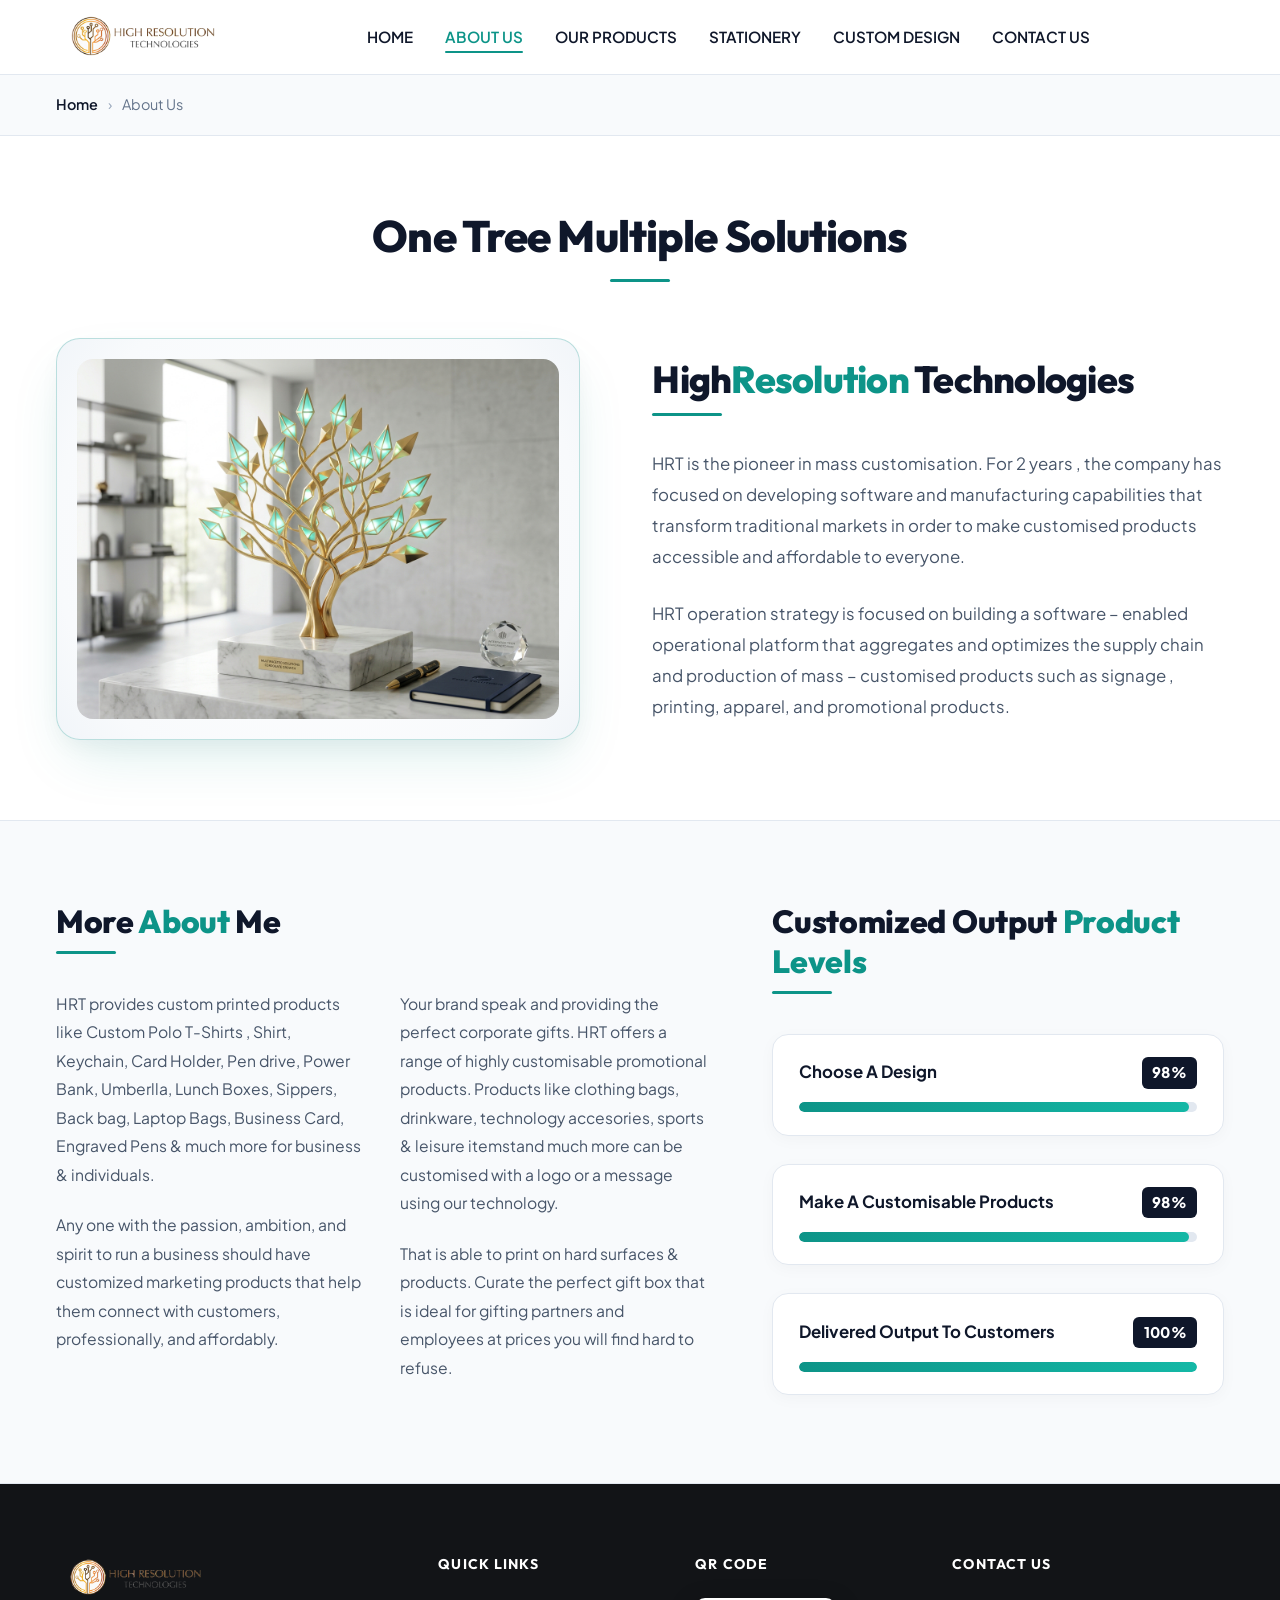
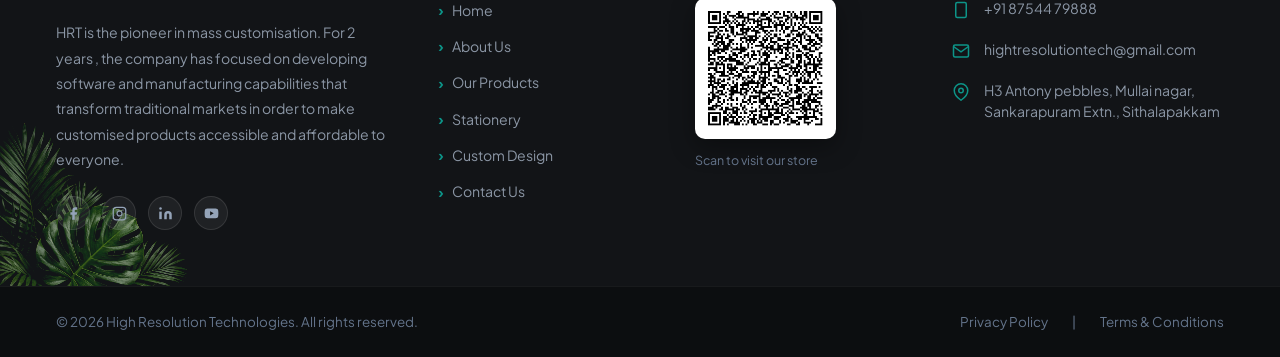
==== commit 5d7cc12f: "footer" ====
--- a/about.html
+++ b/about.html
@@ -1,10 +1,12 @@
 <!DOCTYPE html>
 <html lang="en">
+
 <head>
   <meta charset="UTF-8">
   <meta name="viewport" content="width=device-width, initial-scale=1.0">
   <title>About Us | High Resolution Technologies - One Tree Multiple Solutions</title>
-  <meta name="description" content="HRT is the pioneer in mass customisation. Focused on developing software and manufacturing capabilities for customized products.">
+  <meta name="description"
+    content="HRT is the pioneer in mass customisation. Focused on developing software and manufacturing capabilities for customized products.">
 
   <!-- Core Stylesheets -->
   <link rel="stylesheet" href="css/style.css">
@@ -13,6 +15,7 @@
   <link rel="stylesheet" href="css/about.css">
   <link rel="stylesheet" href="css/responsive.css">
 </head>
+
 <body>
 
   <!-- Site Header -->
@@ -33,14 +36,6 @@
         </nav>
 
         <div class="header-icons">
-          <a href="cart.html" class="icon-btn header-cart-btn" title="View Cart" aria-label="Shopping Cart">
-            <svg width="22" height="22" viewBox="0 0 24 24" fill="none" stroke="currentColor" stroke-width="2">
-              <circle cx="9" cy="21" r="1"></circle>
-              <circle cx="20" cy="21" r="1"></circle>
-              <path d="M1 1h4l2.68 13.39a2 2 0 0 0 2 1.61h9.72a2 2 0 0 0 2-1.61L23 6H6"></path>
-            </svg>
-            <span class="icon-badge" id="headerCartBadge">2</span>
-          </a>
           <button class="mobile-toggle" id="mobileMenuBtn" aria-label="Toggle navigation menu">
             <svg width="24" height="24" viewBox="0 0 24 24" fill="none" stroke="currentColor" stroke-width="2">
               <line x1="3" y1="12" x2="21" y2="12"></line>
@@ -67,7 +62,7 @@
   <!-- SECTION 1: ONE TREE MULTIPLE SOLUTIONS & HIGH RESOLUTION TECHNOLOGIES -->
   <section class="about-tree-section">
     <div class="container">
-      
+
       <!-- Headline from Screenshot -->
       <h1 class="about-main-headline">One Tree Multiple Solutions</h1>
 
@@ -83,11 +78,15 @@
           <div class="about-title-underline"></div>
 
           <p class="about-story-p">
-            HRT is the pioneer in mass customisation. For 2 years , the company has focused on developing software and manufacturing capabilities that transform traditional markets in order to make customised products accessible and affordable to everyone.
+            HRT is the pioneer in mass customisation. For 2 years , the company has focused on developing software and
+            manufacturing capabilities that transform traditional markets in order to make customised products
+            accessible and affordable to everyone.
           </p>
 
           <p class="about-story-p">
-            HRT operation strategy is focused on building a software &ndash; enabled operational platform that aggregates and optimizes the supply chain and production of mass &ndash; customised products such as signage , printing, apparel, and promotional products.
+            HRT operation strategy is focused on building a software &ndash; enabled operational platform that
+            aggregates and optimizes the supply chain and production of mass &ndash; customised products such as signage
+            , printing, apparel, and promotional products.
           </p>
         </div>
       </div>
@@ -99,7 +98,7 @@
   <section class="about-details-section">
     <div class="container">
       <div class="about-details-grid">
-        
+
         <!-- Left: More About Me (Exact Text Columns from Screenshot) -->
         <div class="more-about-wrap">
           <h2>More <span class="highlight-teal">About</span> Me</h2>
@@ -108,19 +107,25 @@
           <div class="more-about-columns">
             <div class="more-about-col">
               <p>
-                HRT provides custom printed products like Custom Polo T-Shirts , Shirt, Keychain, Card Holder, Pen drive, Power Bank, Umberlla, Lunch Boxes, Sippers, Back bag, Laptop Bags, Business Card, Engraved Pens &amp; much more for business &amp; individuals.
+                HRT provides custom printed products like Custom Polo T-Shirts , Shirt, Keychain, Card Holder, Pen
+                drive, Power Bank, Umberlla, Lunch Boxes, Sippers, Back bag, Laptop Bags, Business Card, Engraved Pens
+                &amp; much more for business &amp; individuals.
               </p>
               <p>
-                Any one with the passion, ambition, and spirit to run a business should have customized marketing products that help them connect with customers, professionally, and affordably.
+                Any one with the passion, ambition, and spirit to run a business should have customized marketing
+                products that help them connect with customers, professionally, and affordably.
               </p>
             </div>
 
             <div class="more-about-col">
               <p>
-                Your brand speak and providing the perfect corporate gifts. HRT offers a range of highly customisable promotional products. Products like clothing bags, drinkware, technology accesories, sports &amp; leisure itemstand much more can be customised with a logo or a message using our technology.
+                Your brand speak and providing the perfect corporate gifts. HRT offers a range of highly customisable
+                promotional products. Products like clothing bags, drinkware, technology accesories, sports &amp;
+                leisure itemstand much more can be customised with a logo or a message using our technology.
               </p>
               <p>
-                That is able to print on hard surfaces &amp; products. Curate the perfect gift box that is ideal for gifting partners and employees at prices you will find hard to refuse.
+                That is able to print on hard surfaces &amp; products. Curate the perfect gift box that is ideal for
+                gifting partners and employees at prices you will find hard to refuse.
               </p>
             </div>
           </div>
@@ -132,26 +137,26 @@
           <div class="levels-underline"></div>
 
           <div class="levels-meters-list">
-            
-            <!-- Meter 1: Choose A Design (90%) -->
+
+            <!-- Meter 1: Choose A Design (98%) -->
             <div class="level-meter-card">
               <div class="level-meter-header">
                 <span class="level-meter-name">Choose A Design</span>
-                <span class="level-meter-score">90%</span>
+                <span class="level-meter-score">98%</span>
               </div>
               <div class="level-meter-bar">
-                <div class="level-meter-fill" style="width: 90%;"></div>
-              </div>
-            </div>
-
-            <!-- Meter 2: Make A Customisable Products (90%) -->
+                <div class="level-meter-fill" style="width: 98%;"></div>
+              </div>
+            </div>
+
+            <!-- Meter 2: Make A Customisable Products (98%) -->
             <div class="level-meter-card">
               <div class="level-meter-header">
                 <span class="level-meter-name">Make A Customisable Products</span>
-                <span class="level-meter-score">90%</span>
+                <span class="level-meter-score">98%</span>
               </div>
               <div class="level-meter-bar">
-                <div class="level-meter-fill" style="width: 90%;"></div>
+                <div class="level-meter-fill" style="width: 98%;"></div>
               </div>
             </div>
 
@@ -177,7 +182,8 @@
   <footer class="site-footer">
     <!-- Botanical Leaf Accent (Bottom-Left as in design) -->
     <div class="footer-leaf-accent" aria-hidden="true">
-      <img src="images/footer-leaves.jpg" alt="Botanical leaf accent" class="footer-leaf-img" onerror="this.style.display='none'">
+      <img src="images/footer-leaves.jpg" alt="Botanical leaf accent" class="footer-leaf-img"
+        onerror="this.style.display='none'">
     </div>
 
     <div class="container footer-content-wrap">
@@ -188,33 +194,36 @@
             <img src="images/logo/logo.png" alt="High Resolution Technologies" class="footer-brand-logo">
           </a>
           <p>
-            High Resolution Technologies delivers premium-quality products with custom branding solutions for businesses, schools and organizations.
-          </p>
+            HRT is the pioneer in mass customisation. For 2 years , the company has focused on developing software and
+            manufacturing capabilities that transform traditional markets in order to make customised products
+            accessible and affordable to everyone. </p>
           <!-- Social Media Links -->
           <div class="footer-social-links">
             <a href="#" class="footer-social-btn" aria-label="Facebook" title="Facebook">
               <svg width="15" height="15" viewBox="0 0 24 24" fill="currentColor">
-                <path d="M18 2h-3a5 5 0 0 0-5 5v3H7v4h3v8h4v-8h3l1-4h-4V7a1 1 0 0 1 1-1h3z"/>
+                <path d="M18 2h-3a5 5 0 0 0-5 5v3H7v4h3v8h4v-8h3l1-4h-4V7a1 1 0 0 1 1-1h3z" />
               </svg>
             </a>
             <a href="#" class="footer-social-btn" aria-label="Instagram" title="Instagram">
-              <svg width="15" height="15" viewBox="0 0 24 24" fill="none" stroke="currentColor" stroke-width="2" stroke-linecap="round" stroke-linejoin="round">
-                <rect x="2" y="2" width="20" height="20" rx="5" ry="5"/>
-                <path d="M16 11.37A4 4 0 1 1 12.63 8 4 4 0 0 1 16 11.37z"/>
-                <line x1="17.5" y1="6.5" x2="17.51" y2="6.5"/>
+              <svg width="15" height="15" viewBox="0 0 24 24" fill="none" stroke="currentColor" stroke-width="2"
+                stroke-linecap="round" stroke-linejoin="round">
+                <rect x="2" y="2" width="20" height="20" rx="5" ry="5" />
+                <path d="M16 11.37A4 4 0 1 1 12.63 8 4 4 0 0 1 16 11.37z" />
+                <line x1="17.5" y1="6.5" x2="17.51" y2="6.5" />
               </svg>
             </a>
             <a href="#" class="footer-social-btn" aria-label="LinkedIn" title="LinkedIn">
               <svg width="15" height="15" viewBox="0 0 24 24" fill="currentColor">
-                <path d="M16 8a6 6 0 0 1 6 6v7h-4v-7a2 2 0 0 0-2-2 2 2 0 0 0-2 2v7h-4v-7a6 6 0 0 1 6-6z"/>
-                <rect x="2" y="9" width="4" height="12"/>
-                <circle cx="4" cy="4" r="2"/>
+                <path d="M16 8a6 6 0 0 1 6 6v7h-4v-7a2 2 0 0 0-2-2 2 2 0 0 0-2 2v7h-4v-7a6 6 0 0 1 6-6z" />
+                <rect x="2" y="9" width="4" height="12" />
+                <circle cx="4" cy="4" r="2" />
               </svg>
             </a>
             <a href="#" class="footer-social-btn" aria-label="YouTube" title="YouTube">
               <svg width="15" height="15" viewBox="0 0 24 24" fill="currentColor">
-                <path d="M22.54 6.42a2.78 2.78 0 0 0-1.94-2C18.88 4 12 4 12 4s-6.88 0-8.6.46a2.78 2.78 0 0 0-1.94 2A29 29 0 0 0 1 11.75a29 29 0 0 0 .46 5.33A2.78 2.78 0 0 0 3.4 19c1.72.46 8.6.46 8.6.46s6.88 0 8.6-.46a2.78 2.78 0 0 0 1.94-2 29 29 0 0 0 .46-5.25 29 29 0 0 0-.46-5.33z"/>
-                <polygon points="9.75 15.02 15.5 11.75 9.75 8.48 9.75 15.02" fill="#121417"/>
+                <path
+                  d="M22.54 6.42a2.78 2.78 0 0 0-1.94-2C18.88 4 12 4 12 4s-6.88 0-8.6.46a2.78 2.78 0 0 0-1.94 2A29 29 0 0 0 1 11.75a29 29 0 0 0 .46 5.33A2.78 2.78 0 0 0 3.4 19c1.72.46 8.6.46 8.6.46s6.88 0 8.6-.46a2.78 2.78 0 0 0 1.94-2 29 29 0 0 0 .46-5.25 29 29 0 0 0-.46-5.33z" />
+                <polygon points="9.75 15.02 15.5 11.75 9.75 8.48 9.75 15.02" fill="#121417" />
               </svg>
             </a>
           </div>
@@ -238,7 +247,8 @@
           <h4>QR Code</h4>
           <div class="footer-qr-container">
             <div class="footer-qr-wrap">
-              <img src="images/icons/qr-code.png" alt="High Resolution Technologies QR Code" class="footer-qr-img" onerror="this.src='images/qr-code.png'">
+              <img src="images/icons/qr-code.png" alt="High Resolution Technologies QR Code" class="footer-qr-img"
+                onerror="this.src='images/qr-code.png'">
             </div>
             <span class="footer-qr-subtext">Scan to visit our store</span>
           </div>
@@ -250,22 +260,22 @@
           <div class="footer-contact-list">
             <div class="footer-contact-item">
               <svg class="footer-contact-icon" viewBox="0 0 24 24" fill="none" stroke="currentColor" stroke-width="2">
-                <rect x="5" y="2" width="14" height="20" rx="2" ry="2"/>
-                <line x1="12" y1="18" x2="12.01" y2="18"/>
+                <rect x="5" y="2" width="14" height="20" rx="2" ry="2" />
+                <line x1="12" y1="18" x2="12.01" y2="18" />
               </svg>
               <span>+91 87544 79888</span>
             </div>
             <div class="footer-contact-item">
               <svg class="footer-contact-icon" viewBox="0 0 24 24" fill="none" stroke="currentColor" stroke-width="2">
-                <path d="M4 4h16c1.1 0 2 .9 2 2v12c0 1.1-.9 2-2 2H4c-1.1 0-2-.9-2-2V6c0-1.1.9-2 2-2z"/>
-                <polyline points="22,6 12,13 2,6"/>
-              </svg>
-              <a href="mailto:info@highresolutiontech.com">info@highresolutiontech.com</a>
+                <path d="M4 4h16c1.1 0 2 .9 2 2v12c0 1.1-.9 2-2 2H4c-1.1 0-2-.9-2-2V6c0-1.1.9-2 2-2z" />
+                <polyline points="22,6 12,13 2,6" />
+              </svg>
+              <a href="mailto:hightresolutiontech@gmail.com">hightresolutiontech@gmail.com</a>
             </div>
             <div class="footer-contact-item">
               <svg class="footer-contact-icon" viewBox="0 0 24 24" fill="none" stroke="currentColor" stroke-width="2">
-                <path d="M21 10c0 7-9 13-9 13s-9-6-9-13a9 9 0 0 1 18 0z"/>
-                <circle cx="12" cy="10" r="3"/>
+                <path d="M21 10c0 7-9 13-9 13s-9-6-9-13a9 9 0 0 1 18 0z" />
+                <circle cx="12" cy="10" r="3" />
               </svg>
               <span>H3 Antony pebbles, Mullai nagar,<br>Sankarapuram Extn., Sithalapakkam</span>
             </div>
@@ -290,4 +300,5 @@
   <!-- Main JavaScript Files -->
   <script src="js/main.js"></script>
 </body>
-</html>
+
+</html>
--- a/css/style.css
+++ b/css/style.css
@@ -251,14 +251,14 @@
   color: #fff;
 }
 
-/* --- 5. HERO BANNER SECTION (Full Width Edge-to-Edge Banner) --- */
+/* --- 5. HERO BANNER SECTION (Full Width Edge-to-Edge Banner with Luxury White Overlay) --- */
 .hero-banner-section {
   width: 100%;
   padding: 0;
   margin: 0;
   position: relative;
   overflow: hidden;
-  background-color: #0f172a;
+  background-color: #f8fafc;
 }
 
 .hero-banner-frame {
@@ -268,25 +268,188 @@
   padding: 0;
   border-radius: 0;
   overflow: hidden;
-  box-shadow: none;
-  border: none;
+  display: flex;
+  align-items: center;
+  min-height: 560px;
+}
+
+.hero-banner-img {
+  position: absolute;
+  top: 0;
+  left: 0;
+  width: 100%;
+  height: 100%;
+  object-fit: cover;
+  object-position: right center;
   display: block;
-}
-
-.hero-banner-img {
-  width: 100%;
-  height: auto;
-  max-height: 640px;
-  min-height: 360px;
-  object-fit: cover;
-  object-position: center center;
-  display: block;
+  z-index: 1;
+}
+
+/* Luxury White Opacity Gradient Overlay - White/Frosted left to preserve text, transparent right for products */
+.hero-banner-overlay {
+  position: absolute;
+  inset: 0;
+  background: linear-gradient(
+    90deg,
+    rgba(255, 255, 255, 0.96) 0%,
+    rgba(255, 255, 255, 0.91) 36%,
+    rgba(255, 255, 255, 0.58) 64%,
+    rgba(255, 255, 255, 0.12) 85%,
+    transparent 100%
+  );
+  z-index: 2;
+  pointer-events: none;
+}
+
+.hero-banner-content-container {
+  position: relative;
+  z-index: 3;
+  width: 100%;
+  padding-block: 4.5rem;
+}
+
+.hero-banner-content {
+  max-width: 620px;
+  color: #0f172a;
+}
+
+/* Badge */
+.hero-tag-badge {
+  display: inline-flex;
+  align-items: center;
+  gap: 8px;
+  background: rgba(13, 148, 136, 0.08);
+  border: 1.5px solid rgba(13, 148, 136, 0.3);
+  backdrop-filter: blur(12px);
+  -webkit-backdrop-filter: blur(12px);
+  padding: 6px 16px;
+  border-radius: 50px;
+  font-size: 0.82rem;
+  font-weight: 700;
+  letter-spacing: 0.05em;
+  text-transform: uppercase;
+  color: #0d9488;
+  margin-bottom: 1.25rem;
+  box-shadow: 0 4px 15px rgba(13, 148, 136, 0.08);
+}
+
+.badge-sparkle {
+  font-size: 0.95rem;
+}
+
+/* Title */
+.hero-banner-title {
+  font-family: var(--font-heading);
+  font-size: clamp(2.2rem, 3.8vw, 3.4rem);
+  font-weight: 800;
+  line-height: 1.15;
+  color: #0f172a;
+  margin-bottom: 1.15rem;
+  letter-spacing: -0.01em;
+}
+
+.hero-banner-title .gradient-text {
+  background: linear-gradient(135deg, #0d9488 0%, #0f766e 45%, #d97706 100%);
+  -webkit-background-clip: text;
+  -webkit-text-fill-color: transparent;
+  display: inline;
+}
+
+/* Description */
+.hero-banner-desc {
+  font-size: 1.05rem;
+  line-height: 1.65;
+  color: #475569;
+  margin-bottom: 2rem;
+  max-width: 560px;
+  font-weight: 500;
+}
+
+/* Action Buttons */
+.hero-banner-actions {
+  display: flex;
+  align-items: center;
+  gap: 1rem;
+  flex-wrap: wrap;
+  margin-bottom: 2.25rem;
+}
+
+.hero-btn {
+  display: inline-flex;
+  align-items: center;
+  justify-content: center;
+  gap: 8px;
+  padding: 0.85rem 1.85rem;
+  border-radius: 12px;
+  font-size: 0.95rem;
+  font-weight: 700;
+  text-decoration: none;
+  transition: all 0.3s cubic-bezier(0.16, 1, 0.3, 1);
+  letter-spacing: 0.02em;
+}
+
+.hero-btn-primary {
+  background: linear-gradient(135deg, #0d9488 0%, #0f766e 100%);
+  color: #ffffff;
+  box-shadow: 0 10px 25px -4px rgba(13, 148, 136, 0.45);
+  border: 1px solid rgba(13, 148, 136, 0.3);
+}
+
+.hero-btn-primary:hover {
+  background: linear-gradient(135deg, #0f766e 0%, #115e59 100%);
+  transform: translateY(-3px);
+  box-shadow: 0 16px 32px -4px rgba(13, 148, 136, 0.55);
+  color: #ffffff;
+}
+
+.hero-btn-primary svg {
+  transition: transform 0.3s ease;
+}
+
+.hero-btn-primary:hover svg {
+  transform: translateX(4px);
+}
+
+.hero-btn-glass {
+  background: rgba(255, 255, 255, 0.85);
+  color: #0f172a;
+  border: 1.5px solid #cbd5e1;
+  backdrop-filter: blur(12px);
+  -webkit-backdrop-filter: blur(12px);
+  box-shadow: 0 4px 14px rgba(15, 23, 42, 0.06);
+}
+
+.hero-btn-glass:hover {
+  background: #ffffff;
+  border-color: #0d9488;
+  color: #0d9488;
+  transform: translateY(-3px);
+  box-shadow: 0 10px 25px -4px rgba(13, 148, 136, 0.25);
+}
+
+/* Micro Perks */
+.hero-banner-perks {
+  display: flex;
+  align-items: center;
+  gap: 1.5rem;
+  flex-wrap: wrap;
+  padding-top: 1rem;
+  border-top: 1px solid rgba(203, 213, 225, 0.7);
+}
+
+.hero-perk-item {
+  display: inline-flex;
+  align-items: center;
+  gap: 8px;
+  font-size: 0.85rem;
+  font-weight: 600;
+  color: #334155;
 }
 
 /* --- 6. THREE VALUE PROPOSITION PILLARS --- */
 .value-props-section {
   position: relative;
-  padding: 5.5rem 0;
+  padding: 4.25rem 0;
   background-image: linear-gradient(180deg, rgba(10, 17, 30, 0.78) 0%, rgba(15, 23, 42, 0.72) 50%, rgba(10, 17, 30, 0.8) 100%), url('../images/banners/value-props-bg.jpg');
   background-size: cover;
   background-position: center center;
@@ -299,7 +462,9 @@
 .value-props-grid {
   display: grid;
   grid-template-columns: repeat(3, 1fr);
-  gap: var(--space-xl);
+  gap: 1.25rem;
+  max-width: 900px;
+  margin-inline: auto;
   position: relative;
   z-index: 2;
 }
@@ -309,14 +474,14 @@
   backdrop-filter: blur(16px);
   -webkit-backdrop-filter: blur(16px);
   border: 1px solid rgba(255, 255, 255, 0.75);
-  border-radius: 22px;
-  padding: 2.5rem 1.85rem;
+  border-radius: 16px;
+  padding: 1.35rem 1.15rem 1.35rem;
   text-align: center;
   transition: all 0.35s cubic-bezier(0.16, 1, 0.3, 1);
   position: relative;
   overflow: hidden;
-  box-shadow: 0 20px 45px -10px rgba(0, 0, 0, 0.28),
-              0 8px 18px -4px rgba(15, 23, 42, 0.15),
+  box-shadow: 0 14px 32px -8px rgba(0, 0, 0, 0.22),
+              0 4px 12px -2px rgba(15, 23, 42, 0.12),
               inset 0 1px 0 rgba(255, 255, 255, 1);
 }
 
@@ -326,17 +491,17 @@
   top: 0;
   left: 0;
   right: 0;
-  height: 4px;
+  height: 3px;
   background: linear-gradient(90deg, var(--accent) 0%, #2dd4bf 50%, var(--gold) 100%);
   opacity: 0;
   transition: opacity 0.35s ease;
 }
 
 .value-prop-card:hover {
-  transform: translateY(-8px);
+  transform: translateY(-5px);
   background: #ffffff;
-  box-shadow: 0 30px 65px -12px rgba(13, 148, 136, 0.35),
-              0 12px 25px -4px rgba(0, 0, 0, 0.2);
+  box-shadow: 0 22px 50px -10px rgba(13, 148, 136, 0.3),
+              0 8px 18px -3px rgba(0, 0, 0, 0.18);
   border-color: rgba(45, 212, 191, 0.6);
 }
 
@@ -345,12 +510,12 @@
 }
 
 .value-prop-icon-wrap {
-  width: 72px;
-  height: 72px;
-  margin: 0 auto 1.5rem;
+  width: 48px;
+  height: 48px;
+  margin: 0 auto 0.75rem;
   border-radius: 50%;
   background: rgba(13, 148, 136, 0.1);
-  border: 2px solid rgba(13, 148, 136, 0.25);
+  border: 1.5px solid rgba(13, 148, 136, 0.25);
   display: flex;
   align-items: center;
   justify-content: center;
@@ -358,27 +523,32 @@
   transition: all 0.35s cubic-bezier(0.16, 1, 0.3, 1);
 }
 
+.value-prop-icon-wrap svg {
+  width: 22px;
+  height: 22px;
+}
+
 .value-prop-card:hover .value-prop-icon-wrap {
   background: linear-gradient(135deg, var(--accent) 0%, #0f766e 100%);
   color: #ffffff;
-  transform: scale(1.1) rotate(4deg);
-  box-shadow: 0 10px 25px rgba(13, 148, 136, 0.4);
+  transform: scale(1.08) rotate(4deg);
+  box-shadow: 0 8px 20px rgba(13, 148, 136, 0.35);
   border-color: transparent;
 }
 
 .value-prop-title {
-  font-size: 1.2rem;
-  font-weight: 800;
-  letter-spacing: 0.04em;
+  font-size: 0.98rem;
+  font-weight: 700;
+  letter-spacing: 0.03em;
   text-transform: uppercase;
   color: #0f172a;
-  margin-bottom: 0.85rem;
+  margin-bottom: 0.45rem;
 }
 
 .value-prop-text {
-  font-size: 0.94rem;
+  font-size: 0.82rem;
   color: #475569;
-  line-height: 1.7;
+  line-height: 1.5;
 }
 
 /* --- 7. AUTO-SCROLLING LUXURY 3D COVERFLOW SHOWCASE (Wider Box, Leaner Height, Inside Buttons) --- */
@@ -991,6 +1161,4 @@
 @import url('./header.css');
 @import url('./footer.css');
 @import url('./shop.css');
-@import url('./product-details.css');
-@import url('./cart.css');
 @import url('./responsive.css');
--- a/css/responsive.css
+++ b/css/responsive.css
@@ -31,18 +31,22 @@
     left: 0;
   }
 
-  /* Hero Banner (Edge-to-Edge Full Bleed) */
-  .hero-banner-section {
-    padding: 0;
-  }
-
+  /* Hero Banner Tablet Adjustments */
   .hero-banner-frame {
-    border-radius: 0;
-  }
-
-  .hero-banner-img {
-    max-height: 460px;
-    min-height: 280px;
+    min-height: 500px;
+  }
+
+  .hero-banner-content-container {
+    padding-block: 3.5rem;
+  }
+
+  .hero-banner-overlay {
+    background: linear-gradient(
+      90deg,
+      rgba(255, 255, 255, 0.96) 0%,
+      rgba(255, 255, 255, 0.92) 55%,
+      rgba(255, 255, 255, 0.65) 100%
+    );
   }
 
   /* Product Grid */
@@ -54,12 +58,14 @@
   /* High Resolution Technologies Responsive Additions */
   .value-props-section {
     background-attachment: scroll;
-    padding: 3.5rem 0;
+    padding: 2.25rem 0;
   }
 
   .value-props-grid {
     grid-template-columns: 1fr;
-    gap: var(--space-md);
+    max-width: 420px;
+    margin-inline: auto;
+    gap: 1rem;
   }
 
   /* Showcase 3D Coverflow Tablet Adjustments */
@@ -138,18 +144,38 @@
 
 /* --- MOBILE SCREENS (max-width: 640px) --- */
 @media (max-width: 640px) {
-  /* Hero Banner (Edge-to-Edge Full Bleed) */
-  .hero-banner-section {
-    padding: 0;
-  }
-
+  /* Hero Banner Mobile Adjustments */
   .hero-banner-frame {
-    border-radius: 0;
-  }
-
-  .hero-banner-img {
-    max-height: 280px;
-    min-height: 200px;
+    min-height: 520px;
+  }
+
+  .hero-banner-content-container {
+    padding-block: 3rem 2.5rem;
+  }
+
+  .hero-banner-overlay {
+    background: linear-gradient(
+      180deg,
+      rgba(255, 255, 255, 0.96) 0%,
+      rgba(255, 255, 255, 0.93) 65%,
+      rgba(255, 255, 255, 0.8) 100%
+    );
+  }
+
+  .hero-banner-actions {
+    flex-direction: column;
+    align-items: stretch;
+  }
+
+  .hero-banner-actions .hero-btn {
+    width: 100%;
+    text-align: center;
+  }
+
+  .hero-banner-perks {
+    flex-direction: column;
+    align-items: flex-start;
+    gap: 0.6rem;
   }
 
   .section-title {
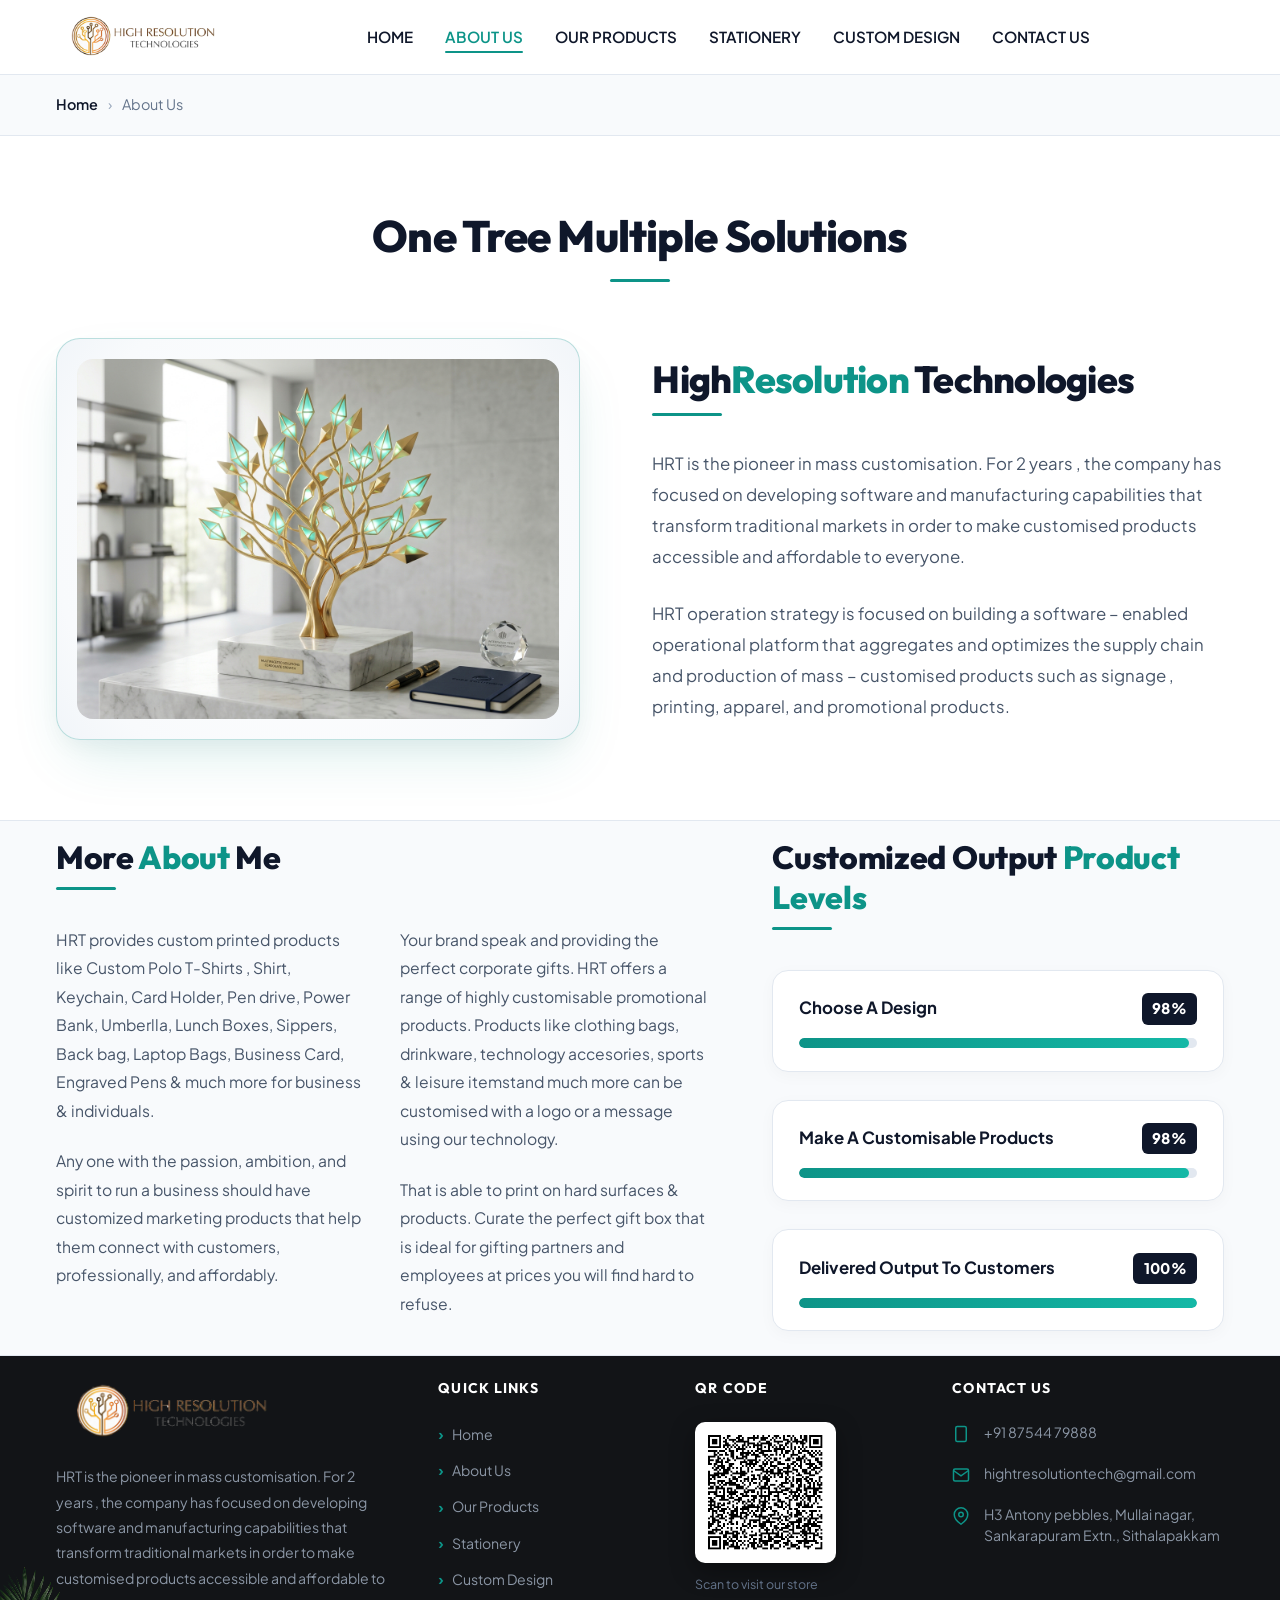
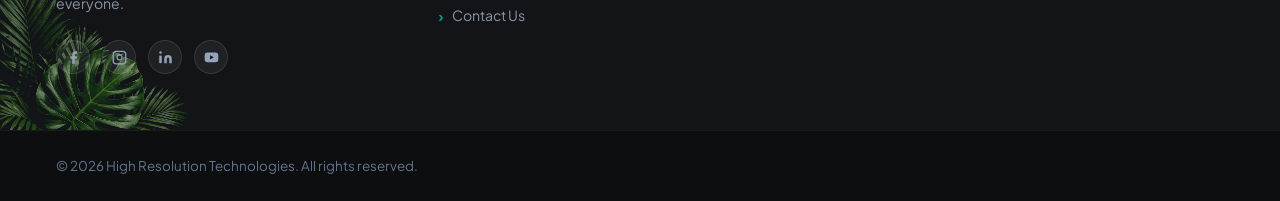
==== commit f0e43ecf: "feat: add contact form validation, styling, and mail handling functionality" ====
--- a/about.html
+++ b/about.html
@@ -9,11 +9,11 @@
     content="HRT is the pioneer in mass customisation. Focused on developing software and manufacturing capabilities for customized products.">
 
   <!-- Core Stylesheets -->
-  <link rel="stylesheet" href="css/style.css">
+  <link rel="stylesheet" href="css/style.css?v=9">
   <link rel="stylesheet" href="css/header.css">
-  <link rel="stylesheet" href="css/footer.css">
-  <link rel="stylesheet" href="css/about.css">
-  <link rel="stylesheet" href="css/responsive.css">
+  <link rel="stylesheet" href="css/footer.css?v=9">
+  <link rel="stylesheet" href="css/about.css?v=9">
+  <link rel="stylesheet" href="css/responsive.css?v=9">
 </head>
 
 <body>
@@ -288,11 +288,7 @@
     <div class="footer-bottom">
       <div class="container footer-bottom-inner">
         <p>&copy; 2026 High Resolution Technologies. All rights reserved.</p>
-        <div class="footer-legal-links">
-          <a href="#">Privacy Policy</a>
-          <span>|</span>
-          <a href="#">Terms &amp; Conditions</a>
-        </div>
+        
       </div>
     </div>
   </footer>
--- a/css/style.css
+++ b/css/style.css
@@ -349,10 +349,13 @@
 }
 
 .hero-banner-title .gradient-text {
-  background: linear-gradient(135deg, #0d9488 0%, #0f766e 45%, #d97706 100%);
+  color: #0d9488;
+  background: linear-gradient(135deg, #0d9488 0%, #0f766e 50%, #b45309 100%);
   -webkit-background-clip: text;
+  background-clip: text;
   -webkit-text-fill-color: transparent;
-  display: inline;
+  text-shadow: none !important;
+  display: inline-block;
 }
 
 /* Description */
@@ -737,6 +740,10 @@
 }
 
 /* Glassmorphic Navigation Buttons - PLACED SAFELY INSIDE THE BOX */
+.slider-nav-controls {
+  display: contents;
+}
+
 .slider-nav-btn {
   position: absolute;
   top: 50%;
@@ -850,6 +857,9 @@
   flex-direction: column;
   position: relative;
   box-shadow: 0 2px 8px rgba(0, 0, 0, 0.04);
+  text-decoration: none;
+  color: inherit;
+  cursor: pointer;
 }
 
 .printable-card::before {
@@ -1021,7 +1031,7 @@
 
 /* --- 9. EXPLORE. DESIGN. CREATE. PROCESS SECTION --- */
 .process-section {
-  padding: 5rem 0;
+  padding: 2rem 0;
   background-color: var(--bg-body);
   position: relative;
   text-align: center;
--- a/css/footer.css
+++ b/css/footer.css
@@ -11,7 +11,7 @@
   position: relative;
   background-color: #121417;
   color: #94a3b8;
-  padding-top: 4.5rem;
+  padding-top: 1.5rem;
   padding-bottom: 0;
   font-size: 0.9rem;
   overflow: hidden;
@@ -62,7 +62,7 @@
 }
 
 .footer-brand-logo {
-  height: 44px;
+  height: 64px;
   width: auto;
   object-fit: contain;
 }
@@ -252,14 +252,43 @@
 
 @media (max-width: 640px) {
   .footer-grid {
-    grid-template-columns: 1fr;
-    gap: 2rem;
-  }
+    grid-template-columns: 1fr 1fr;
+    gap: 2rem 1.25rem;
+  }
+
+  .footer-grid .footer-col:nth-child(1),
+  .footer-grid .footer-col:nth-child(4) {
+    grid-column: 1 / -1;
+  }
+
+  .footer-grid .footer-col:nth-child(2) {
+    grid-column: 1;
+  }
+
+  .footer-grid .footer-col:nth-child(3) {
+    grid-column: 2;
+  }
+
+  .footer-col h4 {
+    margin-bottom: 1rem;
+  }
+
+  .footer-qr-img {
+    width: 115px;
+    height: 115px;
+    max-width: 100%;
+  }
+
+  .footer-qr-wrap {
+    padding: 6px;
+  }
+
   .footer-leaf-accent {
     width: 180px;
     height: 180px;
     opacity: 0.5;
   }
+
   .footer-bottom-inner {
     flex-direction: column;
     text-align: center;
--- a/css/about.css
+++ b/css/about.css
@@ -129,7 +129,7 @@
 
 /* --- 3. BOTTOM SECTION: MORE ABOUT ME & CUSTOMIZED OUTPUT PRODUCT LEVELS --- */
 .about-details-section {
-  padding: 5rem 0 5.5rem;
+  padding: 1rem 0 1.5rem;
   background: #f8fafc;
   border-top: 1px solid var(--border);
   border-bottom: 1px solid var(--border);
@@ -280,7 +280,11 @@
   .about-story-title,
   .more-about-wrap h2,
   .levels-wrap h2 {
-    font-size: 1.75rem;
+    font-size: 1.55rem;
+  }
+
+  .levels-underline {
+    margin-bottom: 1.25rem;
   }
 
   .more-about-columns {
@@ -291,4 +295,84 @@
   .about-tree-frame {
     padding: 0.75rem;
   }
-}
+
+  /* Level Meters Mobile Card Styling (Matching UI Mockup) */
+  .levels-meters-list {
+    gap: 0.85rem;
+  }
+
+  .level-meter-card {
+    padding: 0.95rem 1.15rem;
+    border-radius: 16px;
+    border: 1px solid rgba(226, 232, 240, 0.95);
+    box-shadow: 0 4px 16px rgba(0, 0, 0, 0.03);
+    background: #ffffff;
+  }
+
+  .level-meter-header {
+    display: flex;
+    align-items: center;
+    justify-content: space-between;
+    gap: 0.5rem;
+    margin-bottom: 0.65rem;
+  }
+
+  .level-meter-name {
+    font-size: clamp(0.82rem, 3.8vw, 0.95rem);
+    font-weight: 700;
+    color: var(--primary);
+    white-space: nowrap;
+    overflow: hidden;
+    text-overflow: ellipsis;
+    letter-spacing: -0.01em;
+  }
+
+  .level-meter-score {
+    font-size: 0.82rem;
+    font-weight: 800;
+    color: #ffffff;
+    background: #0f172a;
+    padding: 0.22rem 0.6rem;
+    border-radius: 6px;
+    flex-shrink: 0;
+    line-height: 1.2;
+    letter-spacing: 0.02em;
+  }
+
+  .level-meter-bar {
+    height: 7px;
+    background: #e2e8f0;
+    border-radius: 9999px;
+    overflow: hidden;
+  }
+
+  .level-meter-fill {
+    height: 100%;
+    background: #0d9488;
+    border-radius: 9999px;
+  }
+}
+
+@media (max-width: 380px) {
+  .levels-meters-list {
+    gap: 0.7rem;
+  }
+
+  .level-meter-card {
+    padding: 0.8rem 0.95rem;
+    border-radius: 14px;
+  }
+
+  .level-meter-name {
+    font-size: 0.78rem;
+  }
+
+  .level-meter-score {
+    font-size: 0.74rem;
+    padding: 0.18rem 0.45rem;
+  }
+
+  .level-meter-bar {
+    height: 6px;
+  }
+}
--- a/css/responsive.css
+++ b/css/responsive.css
@@ -5,6 +5,7 @@
 
 /* --- TABLETS & SMALL LAPTOPS (max-width: 992px) --- */
 @media (max-width: 992px) {
+
   /* Navigation */
   .mobile-toggle {
     display: block;
@@ -41,12 +42,10 @@
   }
 
   .hero-banner-overlay {
-    background: linear-gradient(
-      90deg,
-      rgba(255, 255, 255, 0.96) 0%,
-      rgba(255, 255, 255, 0.92) 55%,
-      rgba(255, 255, 255, 0.65) 100%
-    );
+    background: linear-gradient(90deg,
+        rgba(255, 255, 255, 0.96) 0%,
+        rgba(255, 255, 255, 0.92) 55%,
+        rgba(255, 255, 255, 0.65) 100%);
   }
 
   /* Product Grid */
@@ -144,38 +143,154 @@
 
 /* --- MOBILE SCREENS (max-width: 640px) --- */
 @media (max-width: 640px) {
+
   /* Hero Banner Mobile Adjustments */
   .hero-banner-frame {
-    min-height: 520px;
+    min-height: 500px;
+  }
+
+  .hero-banner-img {
+    object-position: 91% center;
+    opacity: 38.05;
   }
 
   .hero-banner-content-container {
-    padding-block: 3rem 2.5rem;
-  }
-
+    padding-block: 2.25rem 2rem;
+  }
+
+  /* Translucent overlay so background merchandise & banner image are clearly visible */
   .hero-banner-overlay {
-    background: linear-gradient(
-      180deg,
-      rgba(255, 255, 255, 0.96) 0%,
-      rgba(255, 255, 255, 0.93) 65%,
-      rgba(255, 255, 255, 0.8) 100%
-    );
-  }
-
+    background: linear-gradient(180deg,
+        rgba(255, 255, 255, 0.78) 0%,
+        rgba(255, 255, 255, 0.62) 45%,
+        rgba(255, 255, 255, 0.45) 80%,
+        rgba(255, 255, 255, 0.55) 100%);
+  }
+
+  .hero-banner-title {
+    font-size: clamp(1.6rem, 5.2vw, 1.95rem);
+    line-height: 1.22;
+    margin-bottom: 0.75rem;
+    color: #0f172a;
+    text-shadow: 0 1px 2px rgba(255, 255, 255, 0.9);
+  }
+
+  .hero-banner-title .gradient-text {
+    text-shadow: none !important;
+  }
+
+  .hero-banner-desc {
+    font-size: 0.88rem;
+    line-height: 1.55;
+    margin-bottom: 6.25rem;
+    color: #1e293b;
+    font-weight: 600;
+    text-shadow: 0 1px 1px rgba(255, 255, 255, 0.85);
+  }
+
+  /* 2 Action Buttons placed side-by-side (1 row, 2 columns) */
   .hero-banner-actions {
-    flex-direction: column;
-    align-items: stretch;
+    display: grid;
+    grid-template-columns: 1fr 1fr;
+    gap: 0.65rem;
+    margin-bottom: 1.25rem;
+    width: 100%;
   }
 
   .hero-banner-actions .hero-btn {
     width: 100%;
+    padding: 0.75rem 0.5rem;
+    font-size: 0.84rem;
+    border-radius: 10px;
+    justify-content: center;
     text-align: center;
-  }
-
+    white-space: nowrap;
+    gap: 4px;
+  }
+
+  .hero-banner-actions .hero-btn svg {
+    width: 14px;
+    height: 14px;
+    flex-shrink: 0;
+  }
+
+  /* 3 Perks placed horizontally across the 3 positions */
   .hero-banner-perks {
+    display: grid;
+    grid-template-columns: repeat(3, 1fr);
+    gap: 0.35rem;
+    padding-top: 0.85rem;
+    border-top: 1px solid rgba(203, 213, 225, 0.8);
+    width: 100%;
+    align-items: flex-start;
+  }
+
+  .hero-perk-item {
+    display: flex;
     flex-direction: column;
-    align-items: flex-start;
-    gap: 0.6rem;
+    align-items: center;
+    justify-content: flex-start;
+    text-align: center;
+    gap: 3px;
+    font-size: 0.72rem;
+    font-weight: 700;
+    color: #0f172a;
+    line-height: 1.22;
+  }
+
+  .hero-perk-item svg {
+    width: 14px;
+    height: 14px;
+    stroke: #0d9488;
+    flex-shrink: 0;
+  }
+
+  .hero-perk-item span {
+    font-size: 0.72rem;
+    display: block;
+    text-align: center;
+  }
+
+  /* Shop & Stationery Hero 3 Feature Badges: Horizontal 1-row (3 columns) on Mobile */
+  .hero-feature-badges {
+    display: grid !important;
+    grid-template-columns: repeat(3, 1fr) !important;
+    align-items: center !important;
+    gap: 0.5rem !important;
+    width: 100% !important;
+  }
+
+  .hero-feature-item {
+    display: flex !important;
+    align-items: center !important;
+    gap: 6px !important;
+    min-width: 0 !important;
+  }
+
+  .feature-icon-box {
+    width: 34px !important;
+    height: 34px !important;
+    min-width: 34px !important;
+    border-radius: 9px !important;
+    flex-shrink: 0 !important;
+  }
+
+  .feature-icon-box svg {
+    width: 16px !important;
+    height: 16px !important;
+  }
+
+  .feature-title {
+    font-size: 0.76rem !important;
+    font-weight: 700 !important;
+    line-height: 1.15 !important;
+    white-space: nowrap !important;
+  }
+
+  .feature-sub {
+    font-size: 0.68rem !important;
+    line-height: 1.15 !important;
+    white-space: nowrap !important;
   }
 
   .section-title {
@@ -214,17 +329,57 @@
     opacity: 0.55;
   }
 
+  /* Mobile Bottom Navigation Controls - Relocated below 3D stage to unclutter product cards */
+  .slider-nav-controls {
+    display: flex;
+    align-items: center;
+    justify-content: center;
+    gap: 16px;
+    margin-top: 0.85rem;
+    position: relative;
+    z-index: 10;
+  }
+
   .slider-nav-btn {
-    width: 36px;
-    height: 36px;
-  }
-
-  .slider-nav-btn.prev-btn {
-    left: 8px;
-  }
-
+    position: static;
+    transform: none;
+    width: 42px;
+    height: 42px;
+    border-radius: 50%;
+    background: rgba(255, 255, 255, 0.95);
+    backdrop-filter: blur(12px);
+    -webkit-backdrop-filter: blur(12px);
+    border: 1.5px solid rgba(13, 148, 136, 0.35);
+    color: var(--primary);
+    box-shadow: 0 4px 16px -2px rgba(15, 23, 42, 0.12), inset 0 1px 0 rgba(255, 255, 255, 1);
+  }
+
+  .slider-nav-btn.prev-btn,
   .slider-nav-btn.next-btn {
-    right: 8px;
+    left: auto;
+    right: auto;
+  }
+
+  .slider-nav-btn svg {
+    width: 18px;
+    height: 18px;
+  }
+
+  .slider-nav-btn:hover,
+  .slider-nav-btn:active {
+    background: linear-gradient(135deg, var(--accent) 0%, #0f766e 100%);
+    color: #ffffff;
+    border-color: #2dd4bf;
+    transform: scale(1.08);
+    box-shadow: 0 6px 20px rgba(13, 148, 136, 0.4);
+  }
+
+  .slider-progress-bar {
+    margin-top: 0.85rem;
+  }
+
+  .slider-dots {
+    margin-top: 0.75rem;
   }
 
   .features-grid {
@@ -232,25 +387,100 @@
     gap: var(--space-md);
   }
 
+  .printable-section {
+    padding: 3.5rem 0;
+  }
+
   .printable-grid {
-    grid-template-columns: 1fr;
+    grid-template-columns: repeat(2, 1fr);
+    gap: 0.75rem;
+  }
+
+  .printable-card {
+    border-radius: 12px;
+  }
+
+  .printable-btn-wrap {
+    padding: 0.6rem 0.5rem 0.75rem;
+  }
+
+  .printable-action-btn {
+    padding: 0.5rem 0.65rem;
+    border-radius: 9px;
+    gap: 4px;
+  }
+
+  .printable-action-btn .action-btn-text {
+    font-size: 0.82rem;
+    font-weight: 700;
+    white-space: nowrap;
+    overflow: hidden;
+    text-overflow: ellipsis;
+  }
+
+  .printable-action-btn .action-btn-arrow {
+    width: 24px;
+    height: 24px;
+    margin-left: 0.25rem;
+  }
+
+  .printable-action-btn .action-btn-arrow svg {
+    width: 13px;
+    height: 13px;
   }
 
   .product-grid {
     grid-template-columns: 1fr;
   }
 
+  /* Process Section Buttons: Side-by-side (1 row, 2 columns) on mobile */
   .process-actions {
-    flex-direction: column;
+    display: grid;
+    grid-template-columns: 1fr 1fr;
+    gap: 0.75rem;
     width: 100%;
   }
 
   .process-actions .btn {
     width: 100%;
-  }
-
+    padding: 0.75rem 0.5rem;
+    font-size: 0.88rem;
+    text-align: center;
+    justify-content: center;
+    white-space: nowrap;
+  }
+
+  /* Footer Mobile Layout: Brand full-width, Quick Links & QR Code side-by-side, Contact Us full-width */
   .footer-grid {
-    grid-template-columns: 1fr;
+    grid-template-columns: 1fr 1fr;
+    gap: 2rem 1.25rem;
+  }
+
+  .footer-grid .footer-col:nth-child(1),
+  .footer-grid .footer-col:nth-child(4) {
+    grid-column: 1 / -1;
+  }
+
+  .footer-grid .footer-col:nth-child(2) {
+    grid-column: 1;
+  }
+
+  .footer-grid .footer-col:nth-child(3) {
+    grid-column: 2;
+  }
+
+  .footer-col h4 {
+    margin-bottom: 1rem;
+  }
+
+  .footer-qr-img {
+    width: 115px;
+    height: 115px;
+    max-width: 100%;
+  }
+
+  .footer-qr-wrap {
+    padding: 6px;
   }
 
   .footer-bottom {
@@ -263,8 +493,397 @@
     grid-template-columns: 1fr;
   }
 
-  .cart-table th, 
+  .cart-table th,
   .cart-table td {
     padding: var(--space-sm);
   }
+
+  /* About Page - Level Meters Mobile Cards (Matching UI Mockup) */
+  .levels-meters-list {
+    gap: 0.85rem;
+  }
+
+  .level-meter-card {
+    padding: 0.95rem 1.15rem;
+    border-radius: 16px;
+    border: 1px solid rgba(226, 232, 240, 0.95);
+    box-shadow: 0 4px 16px rgba(0, 0, 0, 0.03);
+    background: #ffffff;
+  }
+
+  .level-meter-header {
+    display: flex;
+    align-items: center;
+    justify-content: space-between;
+    gap: 0.5rem;
+    margin-bottom: 0.65rem;
+  }
+
+  .level-meter-name {
+    font-size: clamp(0.82rem, 3.8vw, 0.95rem);
+    font-weight: 700;
+    color: var(--primary);
+    white-space: nowrap;
+    overflow: hidden;
+    text-overflow: ellipsis;
+    letter-spacing: -0.01em;
+  }
+
+  .level-meter-score {
+    font-size: 0.82rem;
+    font-weight: 800;
+    color: #ffffff;
+    background: #0f172a;
+    padding: 0.22rem 0.6rem;
+    border-radius: 6px;
+    flex-shrink: 0;
+    line-height: 1.2;
+    letter-spacing: 0.02em;
+  }
+
+  .level-meter-bar {
+    height: 7px;
+    background: #e2e8f0;
+    border-radius: 9999px;
+    overflow: hidden;
+  }
+
+  .level-meter-fill {
+    height: 100%;
+    background: #0d9488;
+    border-radius: 9999px;
+  }
+
+  /* Shop Toolbar: Breadcrumbs on left & Search bar on right side-by-side in one row */
+  .shop-toolbar {
+    display: flex !important;
+    flex-direction: row !important;
+    justify-content: space-between !important;
+    align-items: center !important;
+    gap: 0.75rem !important;
+    margin: 1.5rem 0 1.25rem !important;
+    flex-wrap: nowrap !important;
+    width: 100% !important;
+  }
+
+  .shop-breadcrumbs {
+    font-size: 0.84rem !important;
+    white-space: nowrap !important;
+    flex-shrink: 0 !important;
+  }
+
+  .shop-toolbar-controls {
+    width: auto !important;
+    flex: 1 !important;
+    display: flex !important;
+    justify-content: flex-end !important;
+    align-items: center !important;
+  }
+
+  .shop-search-bar {
+    width: 100% !important;
+    max-width: 180px !important;
+    padding: 0.42rem 0.65rem !important;
+    border-radius: 10px !important;
+    gap: 6px !important;
+    background: #ffffff !important;
+    box-shadow: 0 2px 6px rgba(0, 0, 0, 0.03) !important;
+  }
+
+  .shop-search-bar svg {
+    width: 15px !important;
+    height: 15px !important;
+    flex-shrink: 0 !important;
+  }
+
+  .shop-search-bar input {
+    font-size: 0.78rem !important;
+    width: 100% !important;
+  }
+
+  /* Products in 1 row 2 columns (2-column grid on mobile) */
+  .modern-products-grid {
+    display: grid !important;
+    grid-template-columns: repeat(2, 1fr) !important;
+    gap: 0.75rem !important;
+    margin-bottom: 3.5rem !important;
+  }
+
+  .modern-product-card {
+    border-radius: 14px !important;
+  }
+
+  .card-image-box {
+    padding: 1rem 0.65rem 0.75rem !important;
+    aspect-ratio: 1 / 0.95 !important;
+    min-height: 120px !important;
+  }
+
+  .card-img {
+    max-height: 110px !important;
+  }
+
+  .card-body {
+    padding: 0.75rem 0.45rem 0.85rem !important;
+    gap: 0.4rem !important;
+  }
+
+  .card-title {
+    font-size: 0.78rem !important;
+    line-height: 1.25 !important;
+  }
+
+  .card-enquiry-badge {
+    padding: 0.32rem 0.65rem !important;
+    font-size: 0.72rem !important;
+    gap: 4px !important;
+  }
+
+  /* Stationery Products in 2 columns */
+  .stationery-product-card {
+    padding: 0.75rem 0.5rem 0.7rem !important;
+    border-radius: 14px !important;
+  }
+
+  .stationery-card-image-stage {
+    aspect-ratio: 1 / 0.92 !important;
+    margin-bottom: 0.5rem !important;
+    border-radius: 10px !important;
+  }
+
+  .stationery-card-img {
+    max-height: 95px !important;
+  }
+
+  .stationery-card-title {
+    font-size: 0.74rem !important;
+  }
+
+  .stationery-enquiry-badge {
+    padding: 0.26rem 0.55rem !important;
+    font-size: 0.7rem !important;
+  }
 }
+
+/* --- ULTRA-COMPACT MOBILE (max-width: 380px) --- */
+@media (max-width: 380px) {
+  .hero-banner-title {
+    font-size: 1.45rem;
+  }
+
+  .hero-banner-desc {
+    font-size: 0.82rem;
+  }
+
+  .hero-banner-actions {
+    gap: 0.45rem;
+  }
+
+  .hero-banner-actions .hero-btn {
+    padding: 0.65rem 0.35rem;
+    font-size: 0.78rem;
+  }
+
+  .hero-perk-item {
+    font-size: 0.66rem;
+  }
+
+  .hero-perk-item span {
+    font-size: 0.66rem;
+  }
+
+  .hero-perk-item svg {
+    width: 12px;
+    height: 12px;
+  }
+
+  /* Shop & Stationery Hero 3 Feature Badges on Ultra-Compact Mobile */
+  .hero-feature-badges {
+    gap: 0.32rem !important;
+  }
+
+  .hero-feature-item {
+    gap: 4px !important;
+  }
+
+  .feature-icon-box {
+    width: 28px !important;
+    height: 28px !important;
+    min-width: 28px !important;
+    border-radius: 7px !important;
+  }
+
+  .feature-icon-box svg {
+    width: 13px !important;
+    height: 13px !important;
+  }
+
+  .feature-title {
+    font-size: 0.68rem !important;
+  }
+
+  .feature-sub {
+    font-size: 0.6rem !important;
+  }
+
+  .printable-grid {
+    gap: 0.5rem;
+  }
+
+  .printable-btn-wrap {
+    padding: 0.45rem 0.35rem 0.55rem;
+  }
+
+  .printable-action-btn {
+    padding: 0.45rem 0.45rem;
+    border-radius: 7px;
+  }
+
+  .printable-action-btn .action-btn-text {
+    font-size: 0.74rem;
+  }
+
+  .printable-action-btn .action-btn-arrow {
+    width: 20px;
+    height: 20px;
+  }
+
+  .printable-action-btn .action-btn-arrow svg {
+    width: 11px;
+    height: 11px;
+  }
+
+  .slider-nav-controls {
+    gap: 12px;
+    margin-top: 0.65rem;
+  }
+
+  .slider-nav-btn {
+    width: 36px;
+    height: 36px;
+  }
+
+  .slider-nav-btn svg {
+    width: 16px;
+    height: 16px;
+  }
+
+  .slider-progress-bar {
+    margin-top: 0.65rem;
+  }
+
+  .slider-dots {
+    margin-top: 0.55rem;
+  }
+
+  .process-actions {
+    gap: 0.5rem;
+  }
+
+  .process-actions .btn {
+    padding: 0.65rem 0.35rem;
+    font-size: 0.78rem;
+  }
+
+  .footer-grid {
+    gap: 1.75rem 0.85rem;
+  }
+
+  .footer-qr-img {
+    width: 100px;
+    height: 100px;
+  }
+
+  /* About Page - Ultra-Compact Level Meters */
+  .levels-meters-list {
+    gap: 0.7rem;
+  }
+
+  .level-meter-card {
+    padding: 0.8rem 0.95rem;
+    border-radius: 14px;
+  }
+
+  .level-meter-name {
+    font-size: 0.78rem;
+  }
+
+  .level-meter-score {
+    font-size: 0.74rem;
+    padding: 0.18rem 0.45rem;
+  }
+
+  .level-meter-bar {
+    height: 6px;
+  }
+
+  /* Ultra-compact Shop Toolbar & 2-column Products Grid */
+  .shop-toolbar {
+    gap: 0.45rem !important;
+    margin: 1.25rem 0 1rem !important;
+  }
+
+  .shop-breadcrumbs {
+    font-size: 0.78rem !important;
+  }
+
+  .shop-search-bar {
+    max-width: 155px !important;
+    padding: 0.35rem 0.5rem !important;
+    gap: 5px !important;
+  }
+
+  .shop-search-bar svg {
+    width: 13px !important;
+    height: 13px !important;
+  }
+
+  .shop-search-bar input {
+    font-size: 0.74rem !important;
+  }
+
+  .modern-products-grid {
+    gap: 0.5rem !important;
+    margin-bottom: 2.75rem !important;
+  }
+
+  .card-image-box {
+    padding: 0.75rem 0.45rem 0.55rem !important;
+    min-height: 105px !important;
+  }
+
+  .card-img {
+    max-height: 95px !important;
+  }
+
+  .card-body {
+    padding: 0.65rem 0.35rem 0.75rem !important;
+    gap: 0.35rem !important;
+  }
+
+  .card-title {
+    font-size: 0.72rem !important;
+  }
+
+  .card-enquiry-badge {
+    padding: 0.28rem 0.55rem !important;
+    font-size: 0.68rem !important;
+  }
+
+  .stationery-product-card {
+    padding: 0.65rem 0.45rem 0.6rem !important;
+  }
+
+  .stationery-card-img {
+    max-height: 85px !important;
+  }
+
+  .stationery-card-title {
+    font-size: 0.7rem !important;
+  }
+
+  .stationery-enquiry-badge {
+    padding: 0.24rem 0.45rem !important;
+    font-size: 0.66rem !important;
+  }
+}
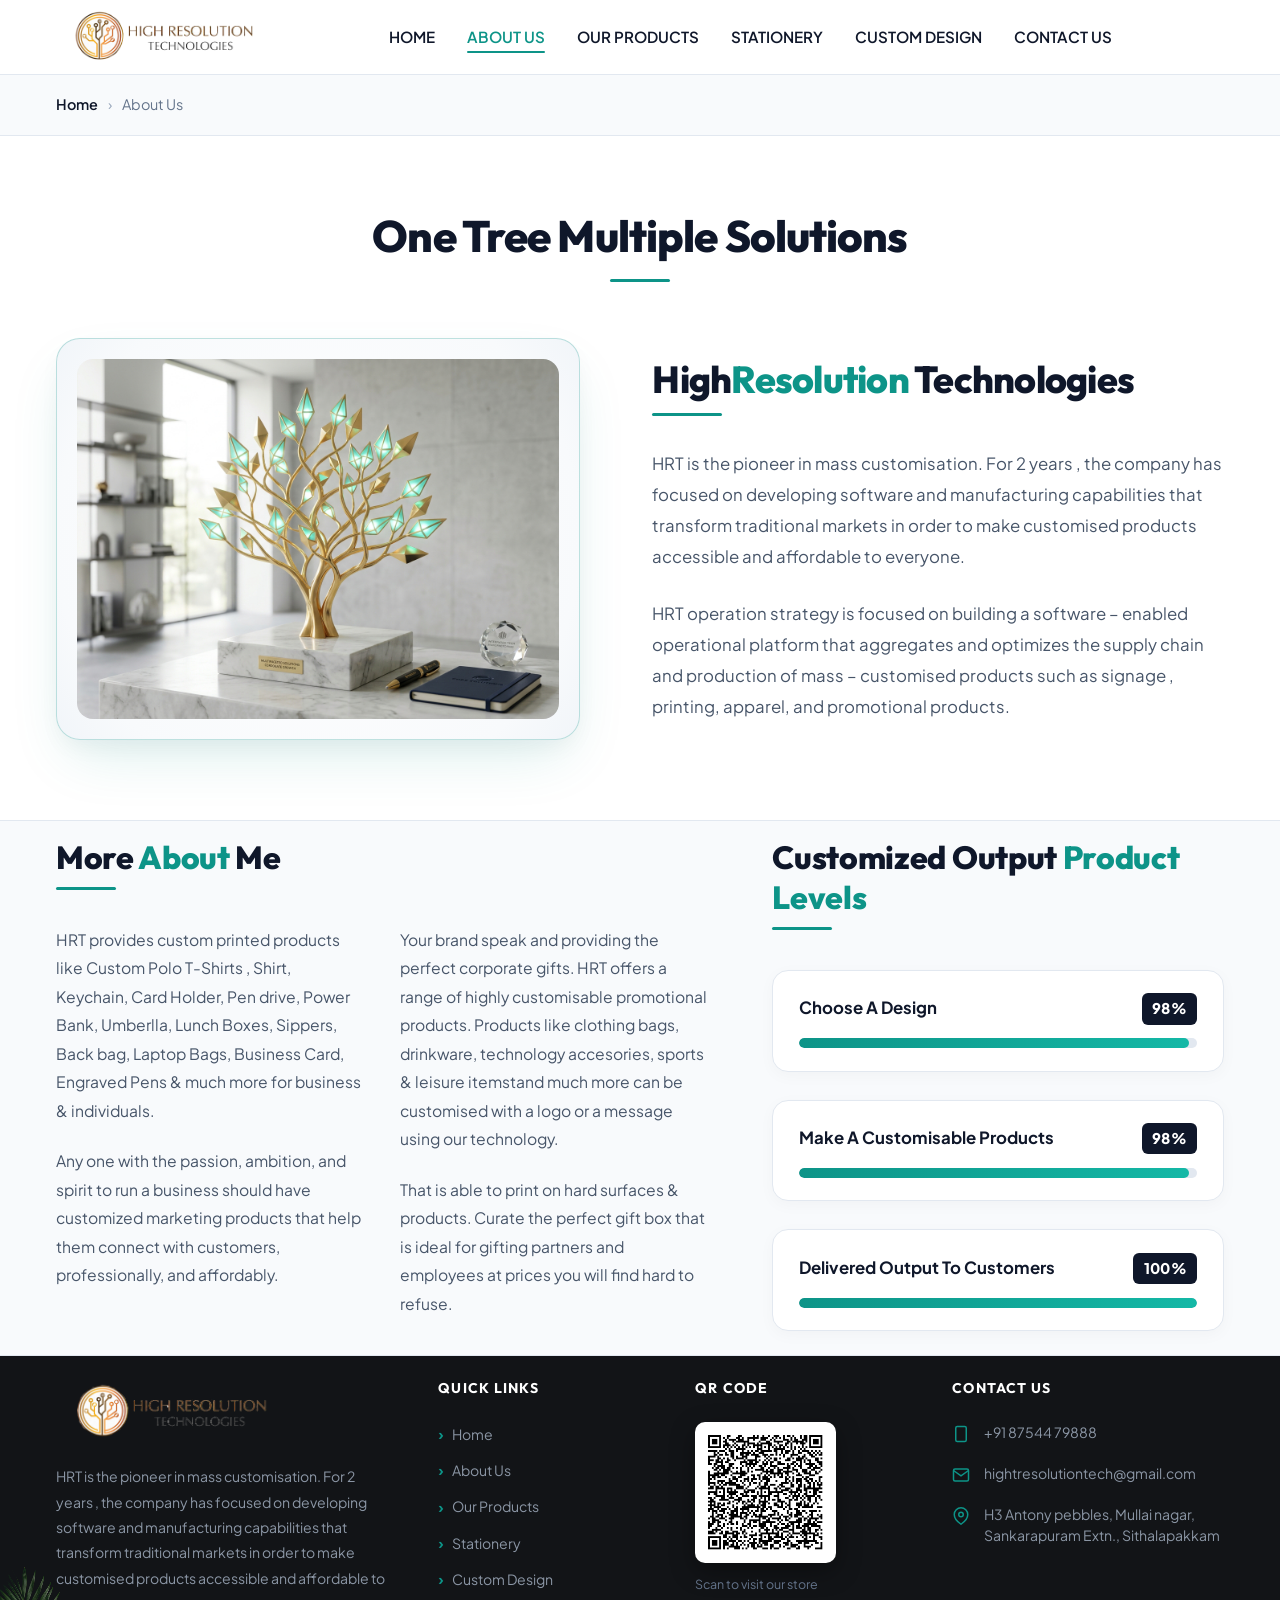
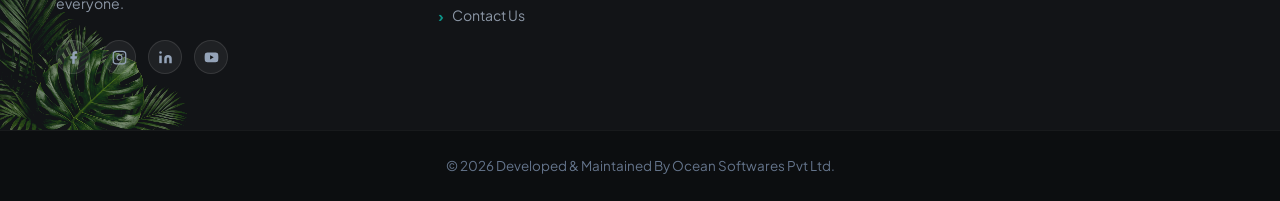
==== commit 12efae3b: "mail integration" ====
--- a/about.html
+++ b/about.html
@@ -8,9 +8,12 @@
   <meta name="description"
     content="HRT is the pioneer in mass customisation. Focused on developing software and manufacturing capabilities for customized products.">
 
+  <!-- Favicon -->
+  <link rel="icon" type="image/png" href="images/logo/favicon.png">
+
   <!-- Core Stylesheets -->
   <link rel="stylesheet" href="css/style.css?v=9">
-  <link rel="stylesheet" href="css/header.css">
+  <link rel="stylesheet" href="css/header.css?v=12">
   <link rel="stylesheet" href="css/footer.css?v=9">
   <link rel="stylesheet" href="css/about.css?v=9">
   <link rel="stylesheet" href="css/responsive.css?v=9">
@@ -287,8 +290,8 @@
     <!-- Bottom Copyright Bar -->
     <div class="footer-bottom">
       <div class="container footer-bottom-inner">
-        <p>&copy; 2026 High Resolution Technologies. All rights reserved.</p>
-        
+        <p>&copy; 2026 Developed & Maintained By <a href="https://oceansoftwares.com" target="_blank" rel="noopener noreferrer">Ocean Softwares Pvt Ltd.</a></p>
+
       </div>
     </div>
   </footer>
--- a/css/header.css
+++ b/css/header.css
@@ -48,7 +48,7 @@
 }
 
 .logo-img {
-  height: 48px;
+  height: 61px;
   width: auto;
   max-width: 220px;
   object-fit: contain;
--- a/css/footer.css
+++ b/css/footer.css
@@ -221,10 +221,17 @@
 
 .footer-bottom-inner {
   display: flex;
-  justify-content: space-between;
-  align-items: center;
+  justify-content: center;
+  align-items: center;
+  text-align: center;
   flex-wrap: wrap;
   gap: 1rem;
+}
+
+.footer-bottom-inner p {
+  margin: 0;
+  text-align: center;
+  width: 100%;
 }
 
 .footer-legal-links {
